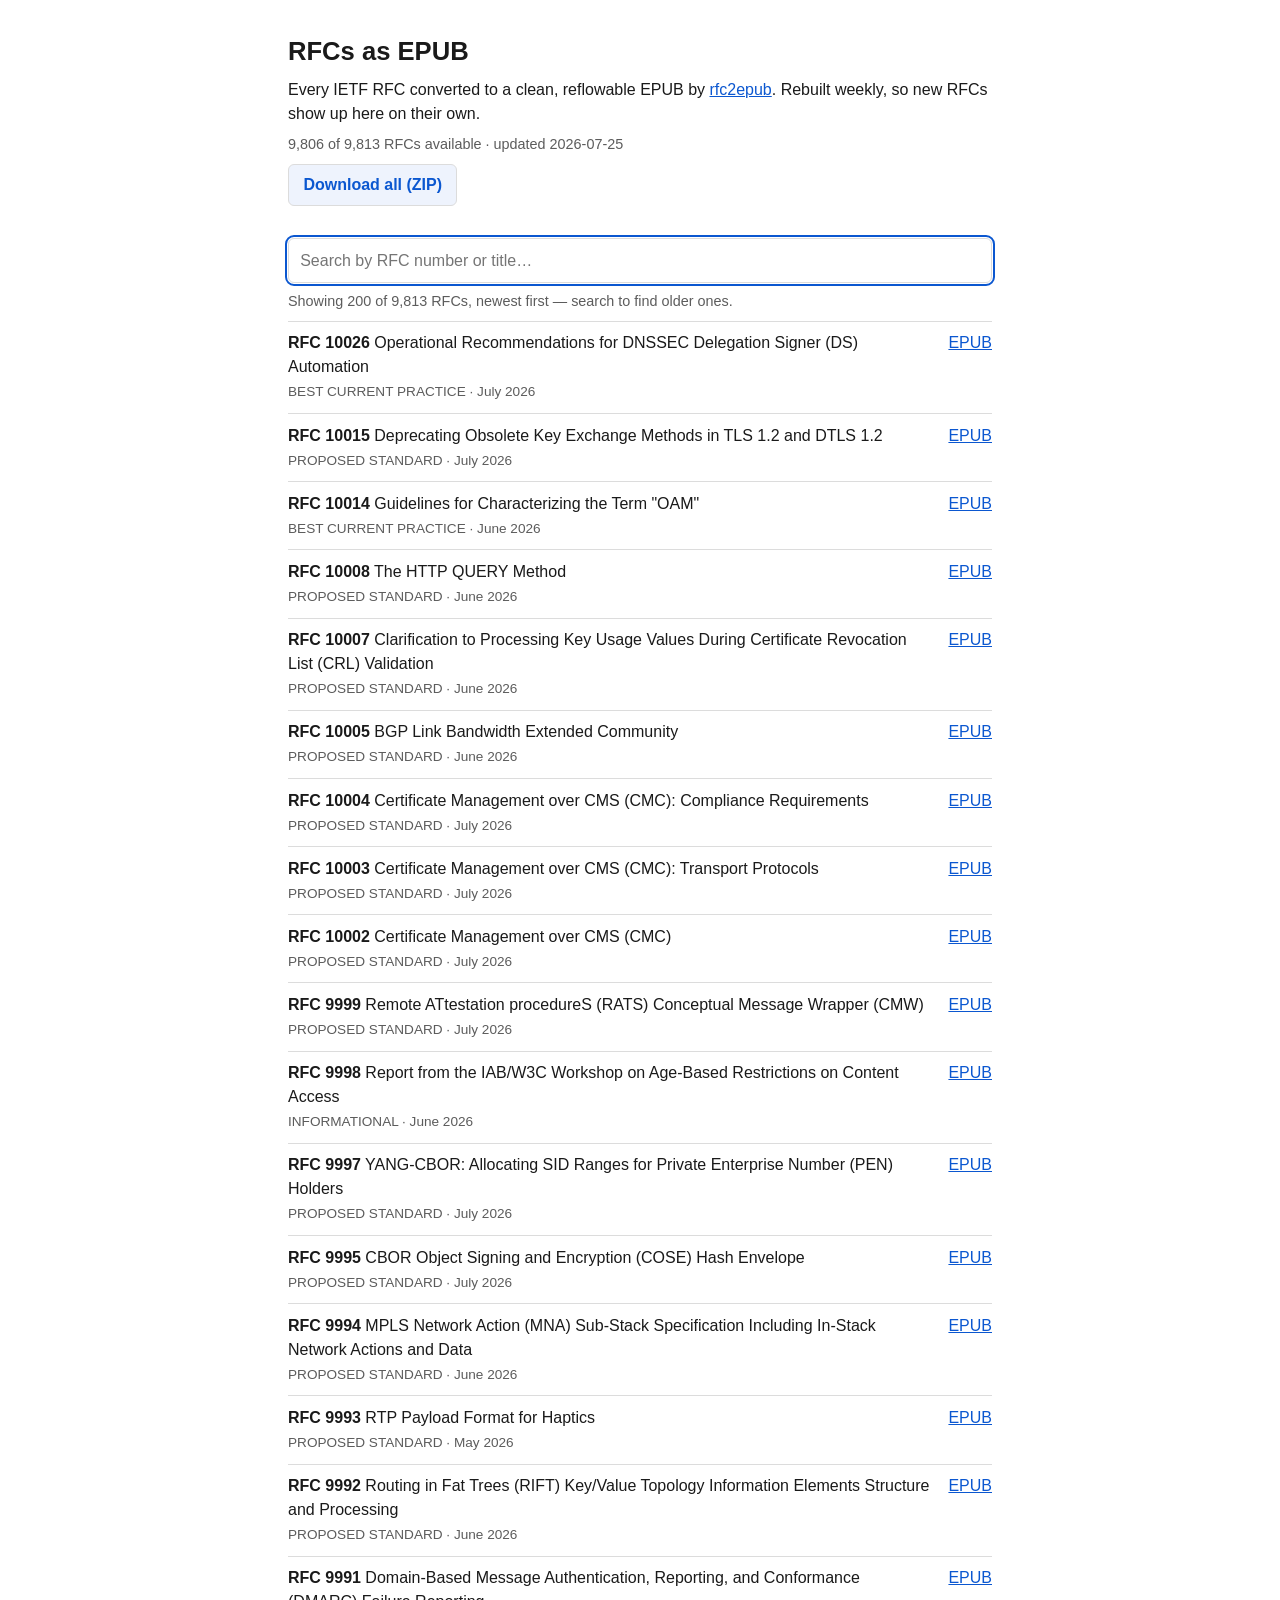
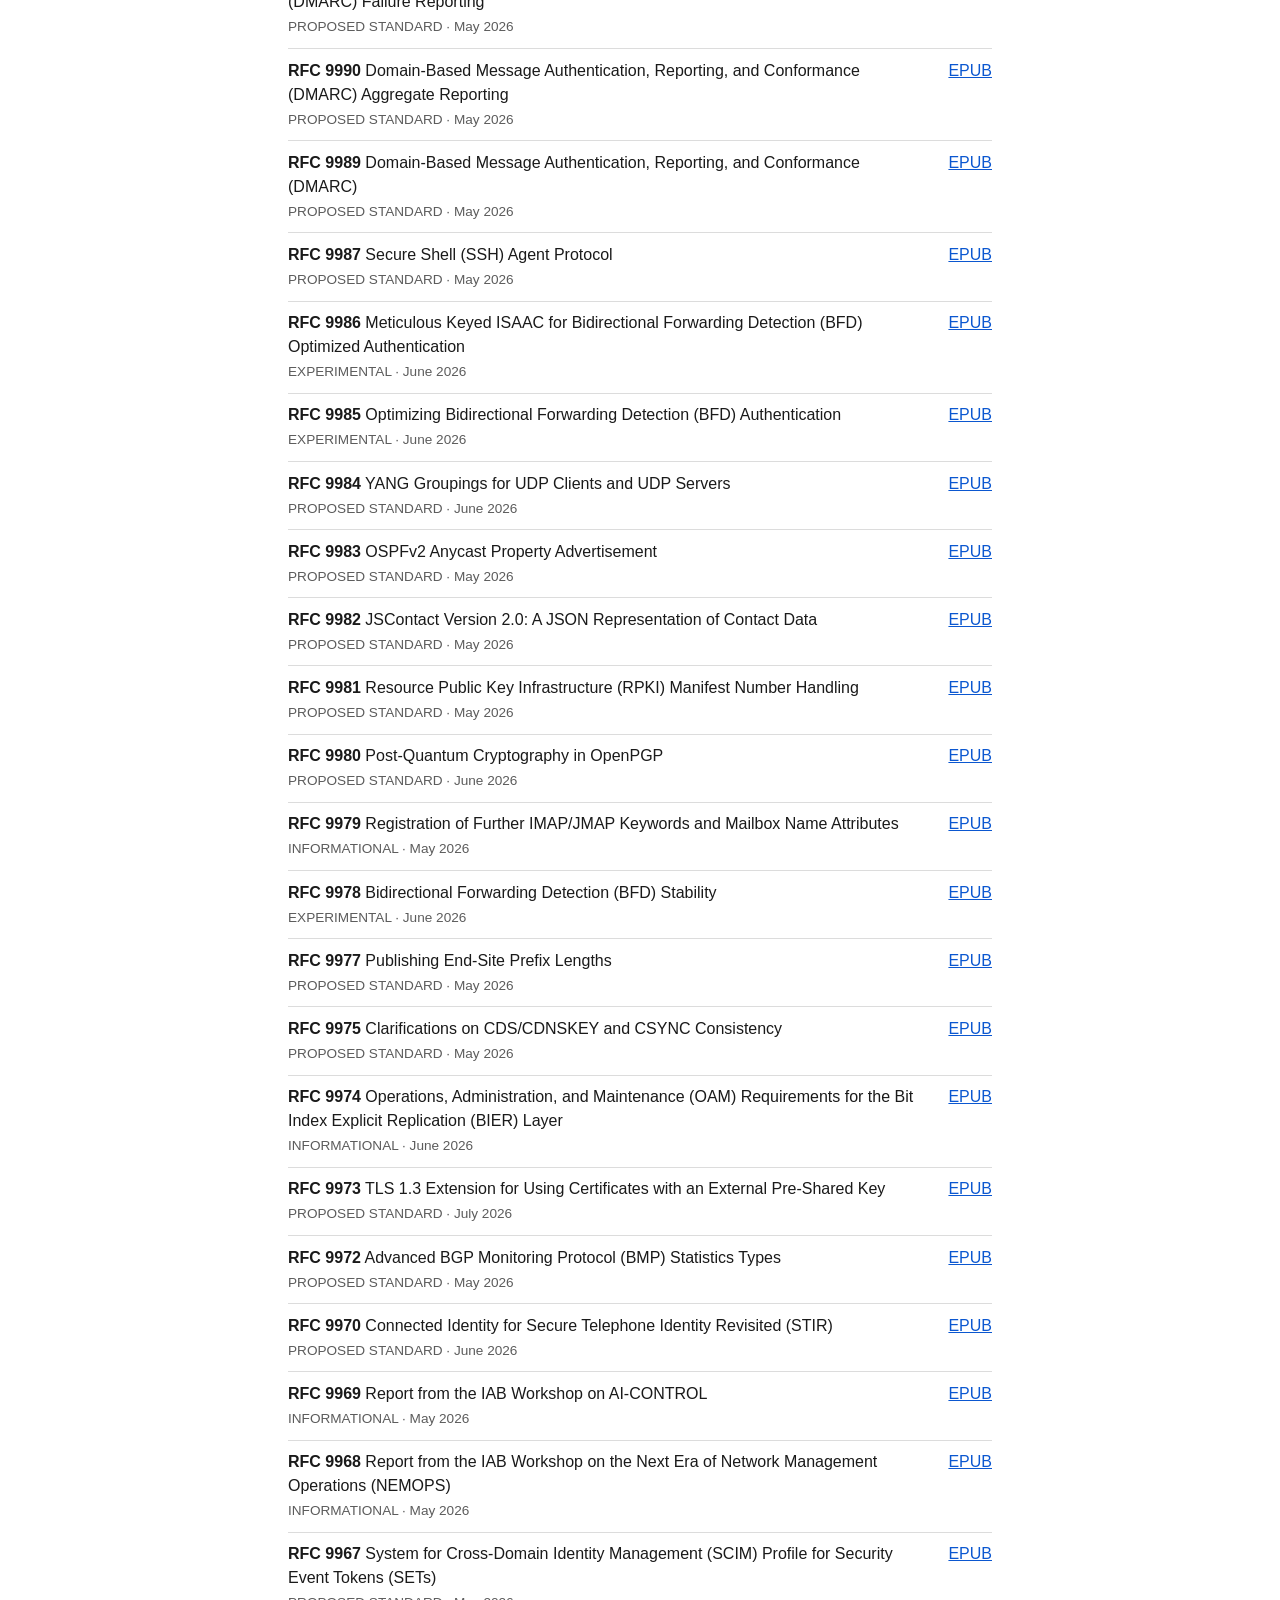
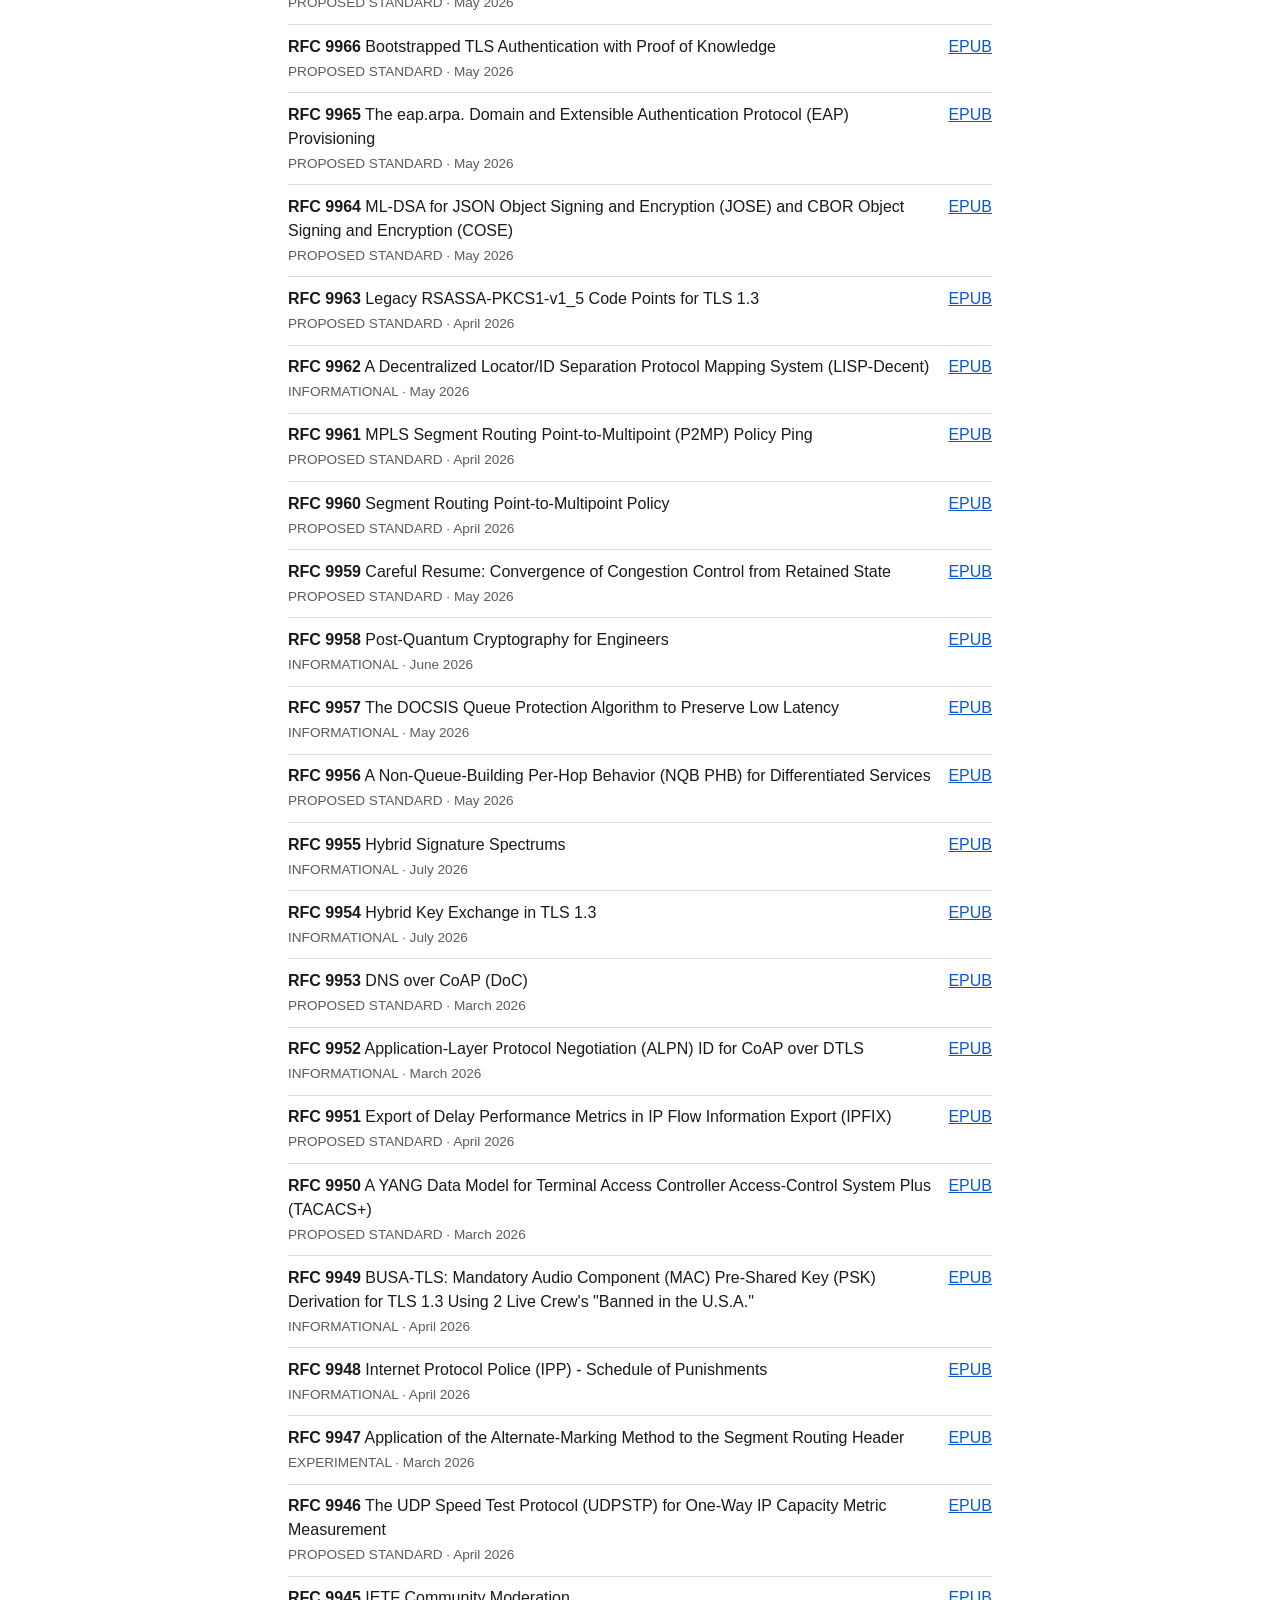
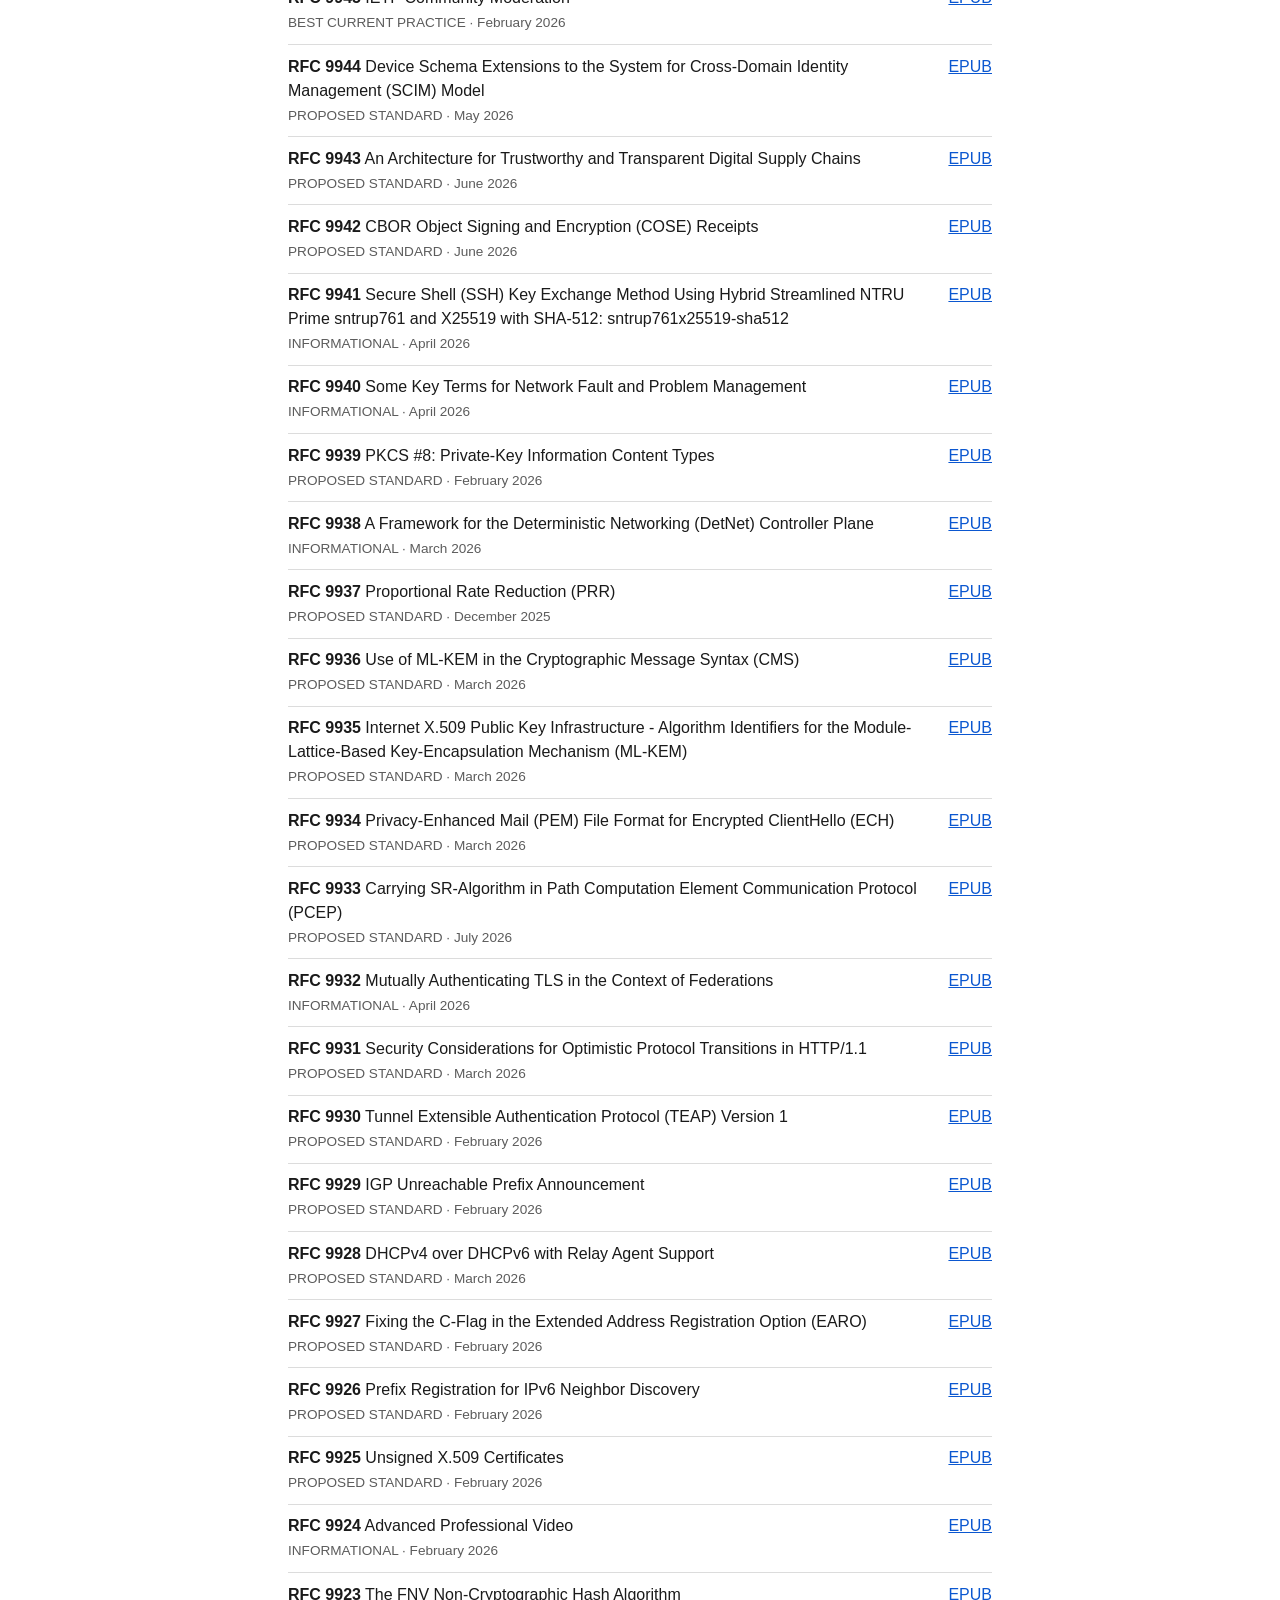
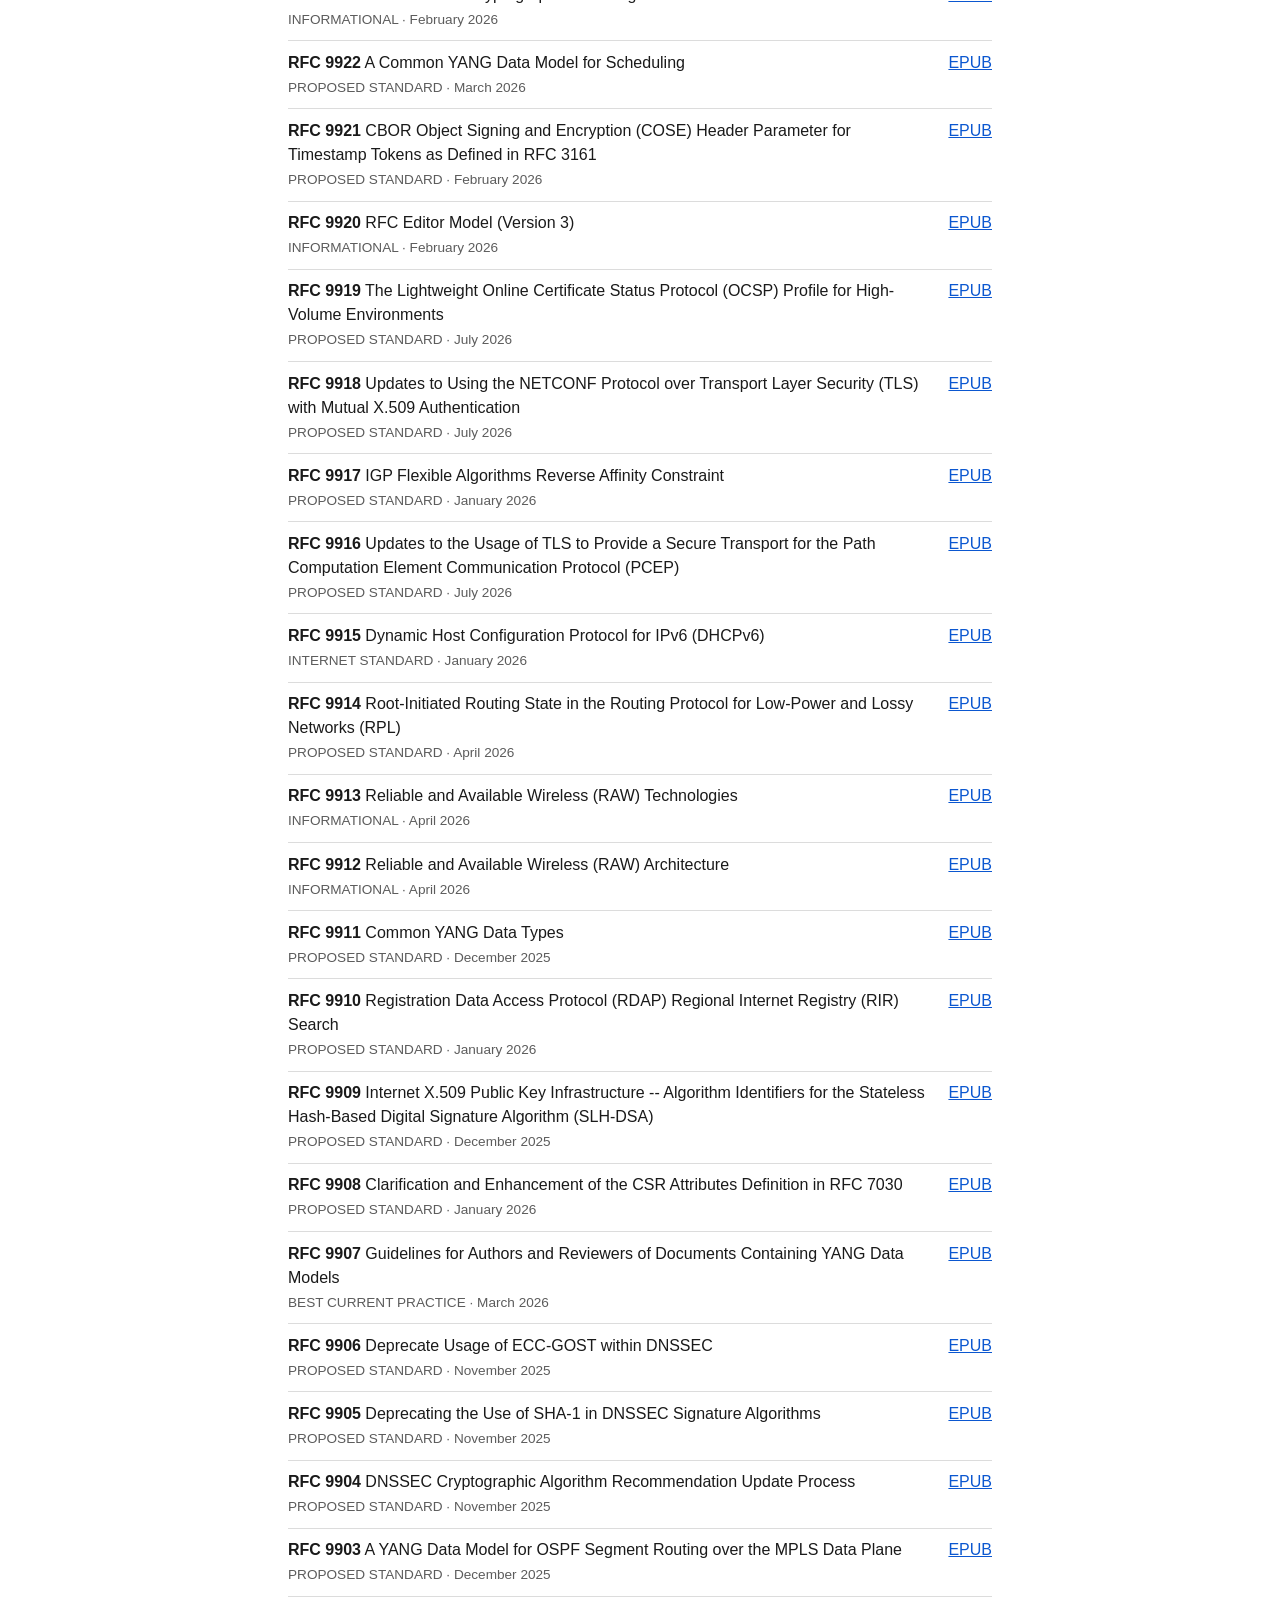
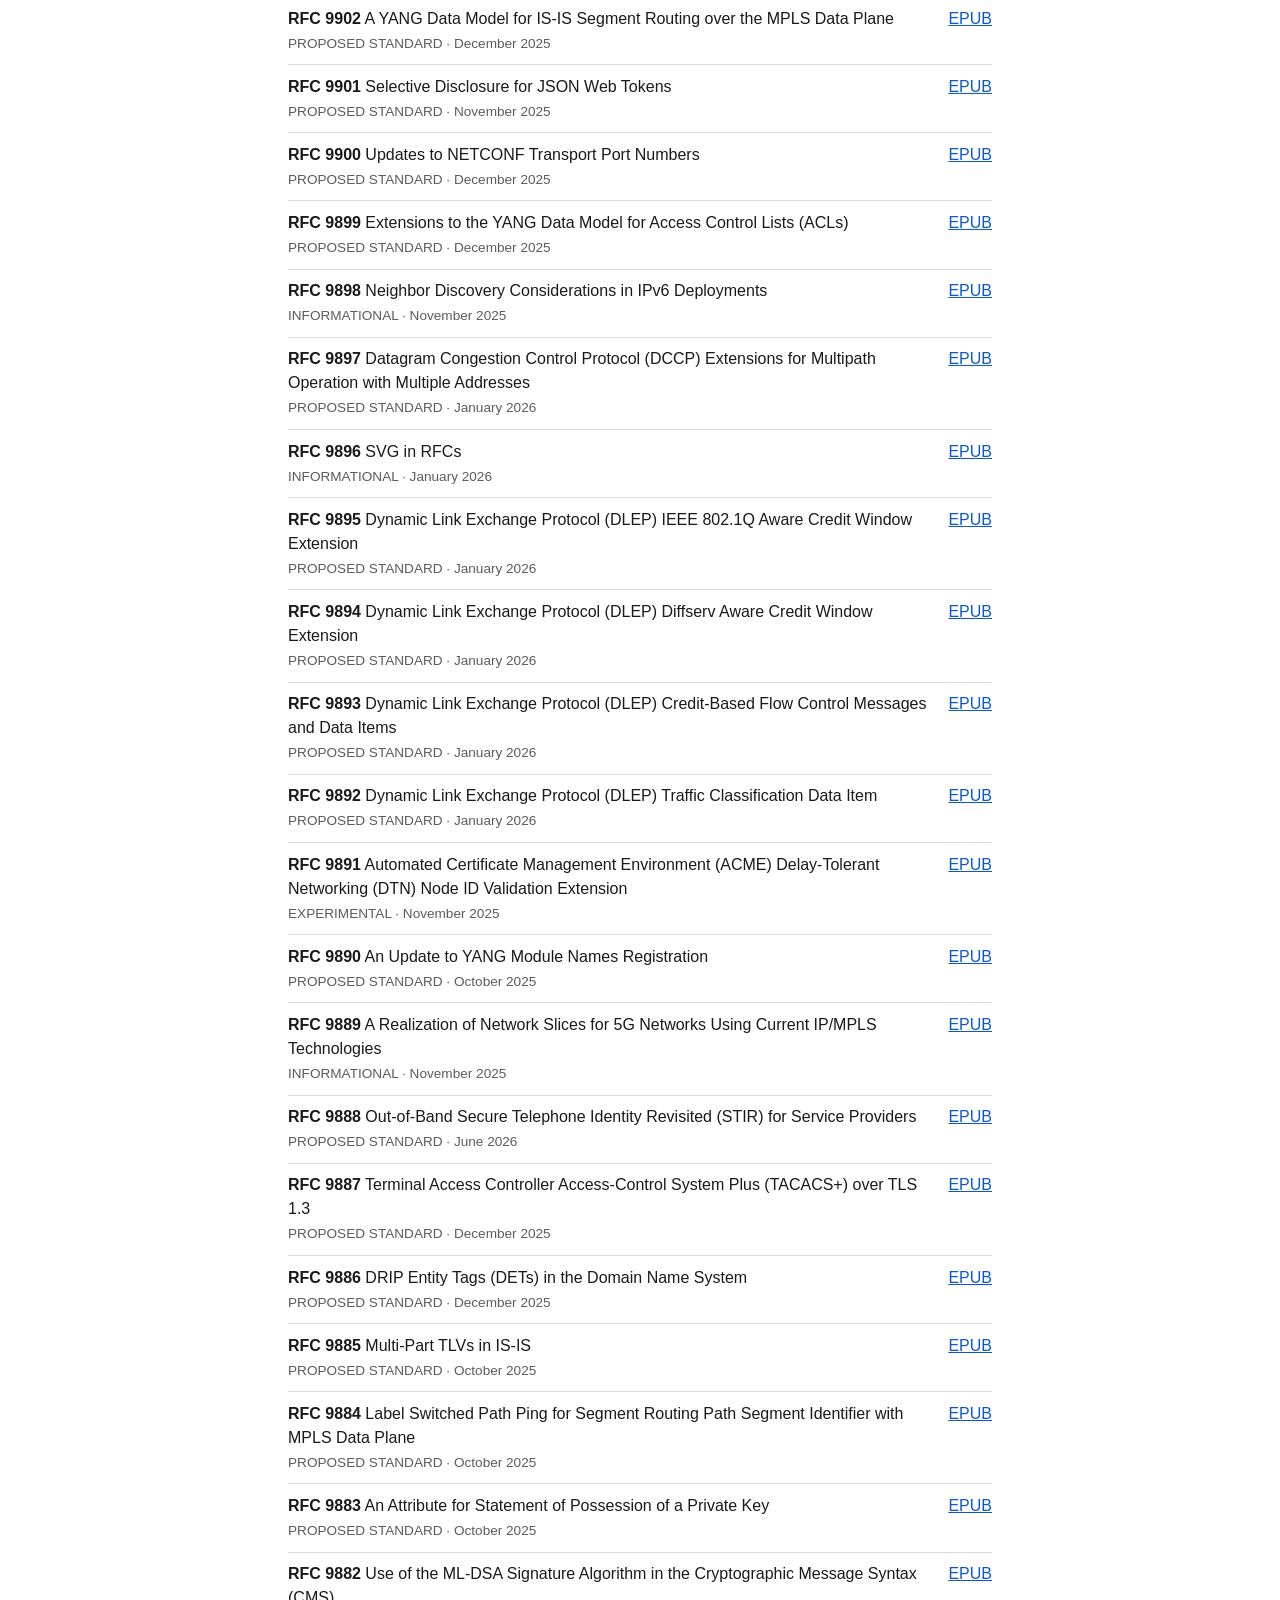
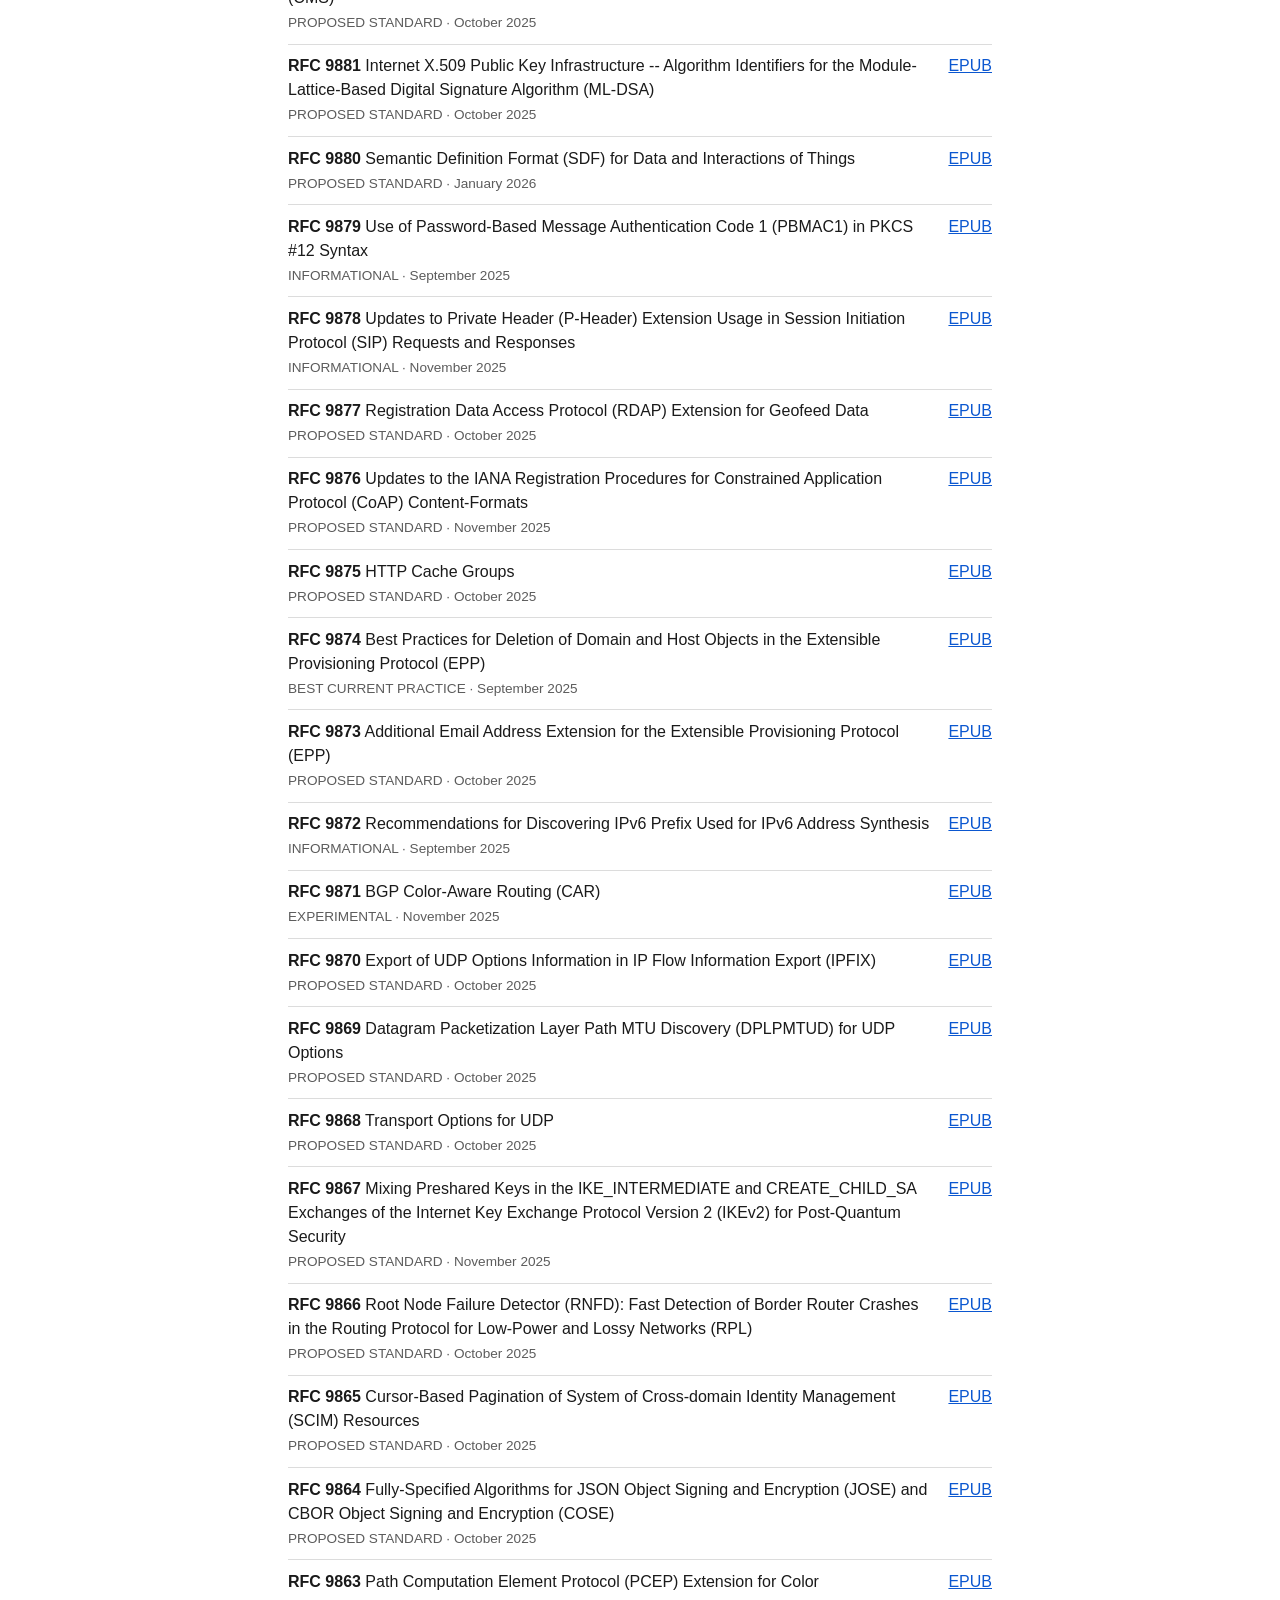
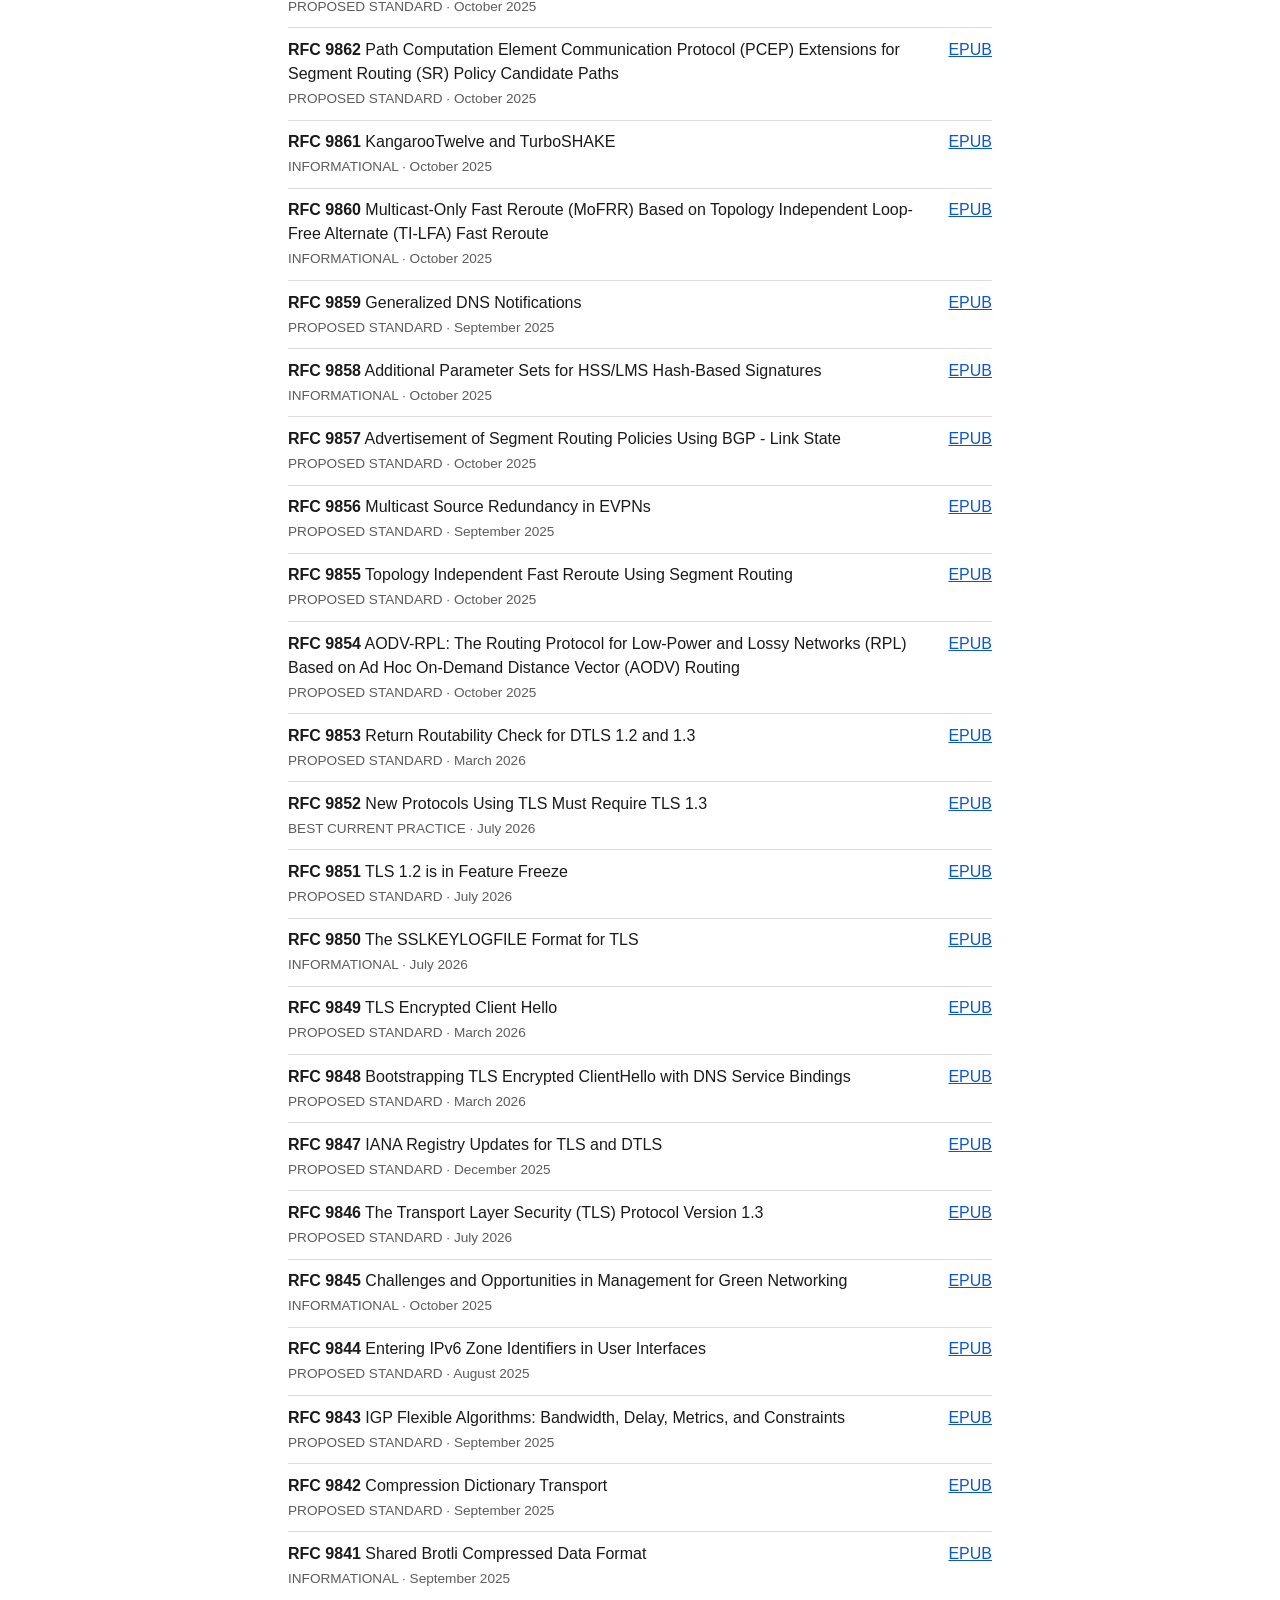
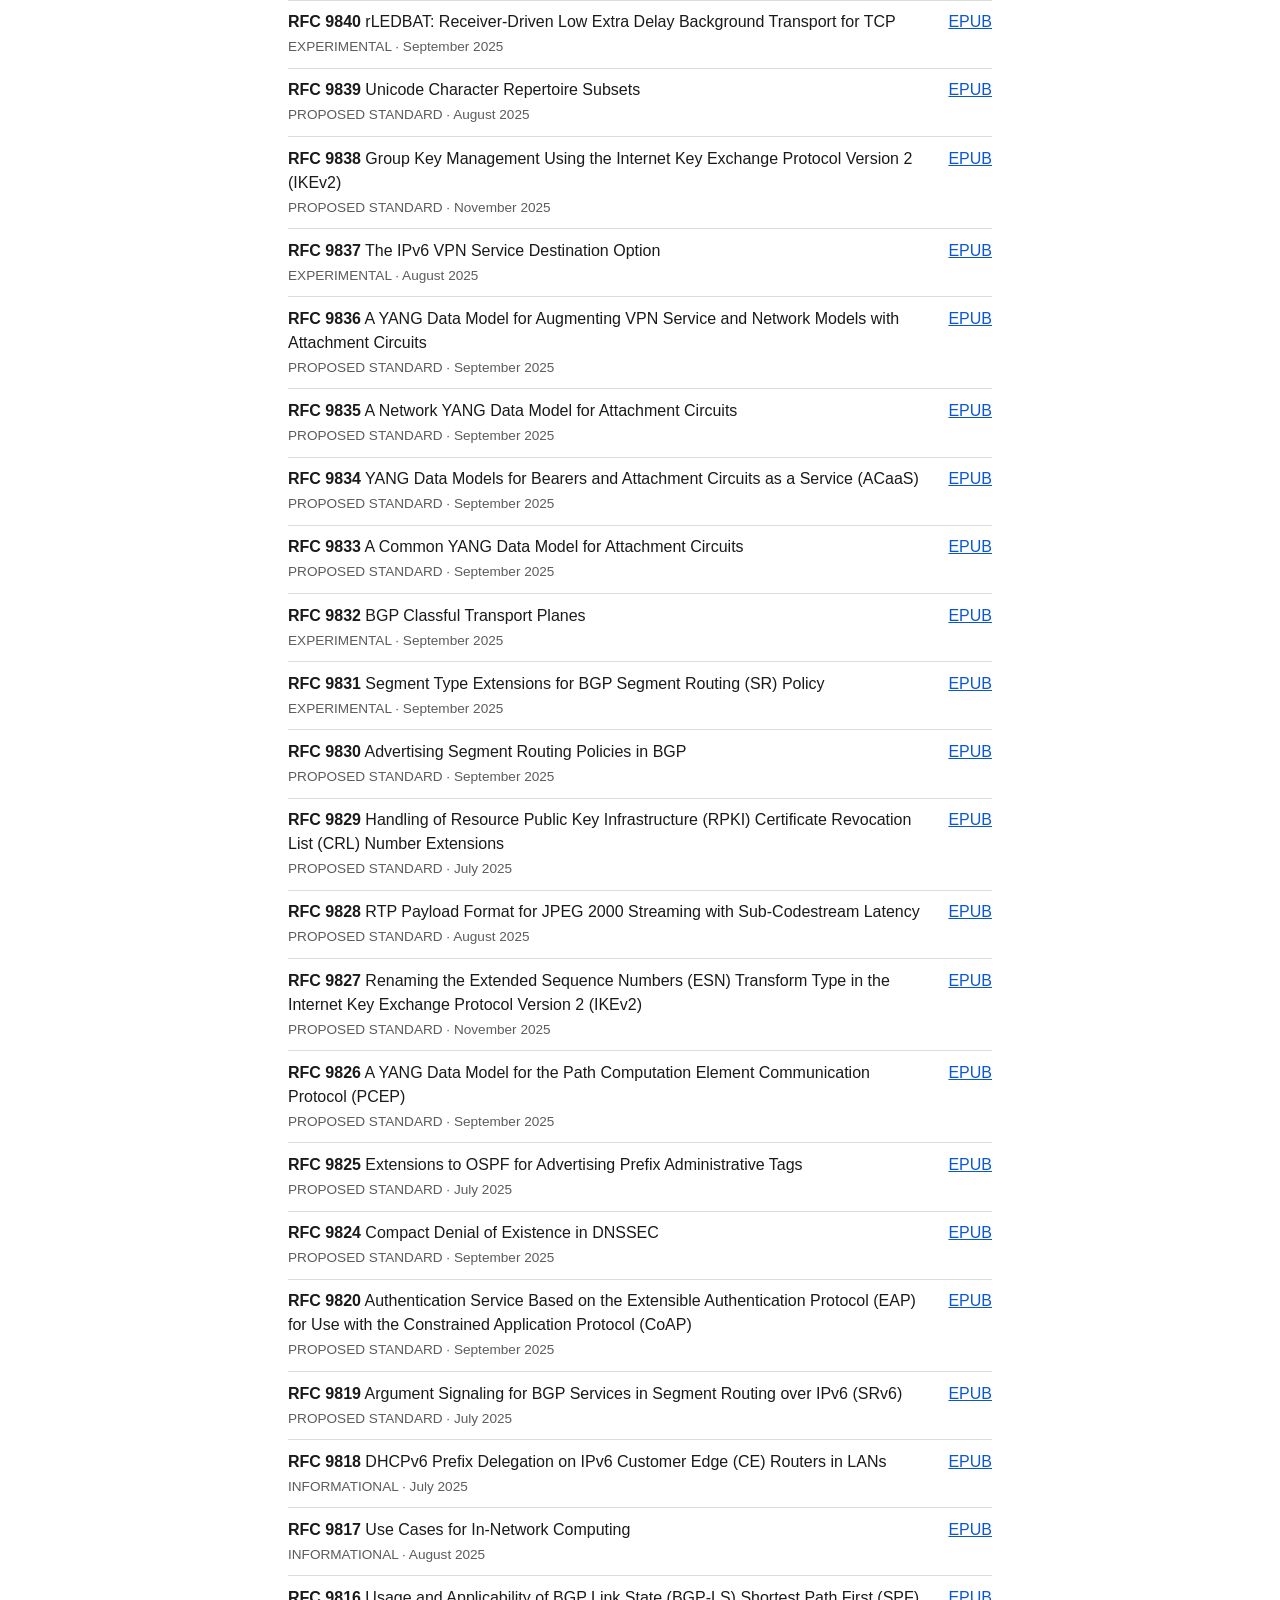
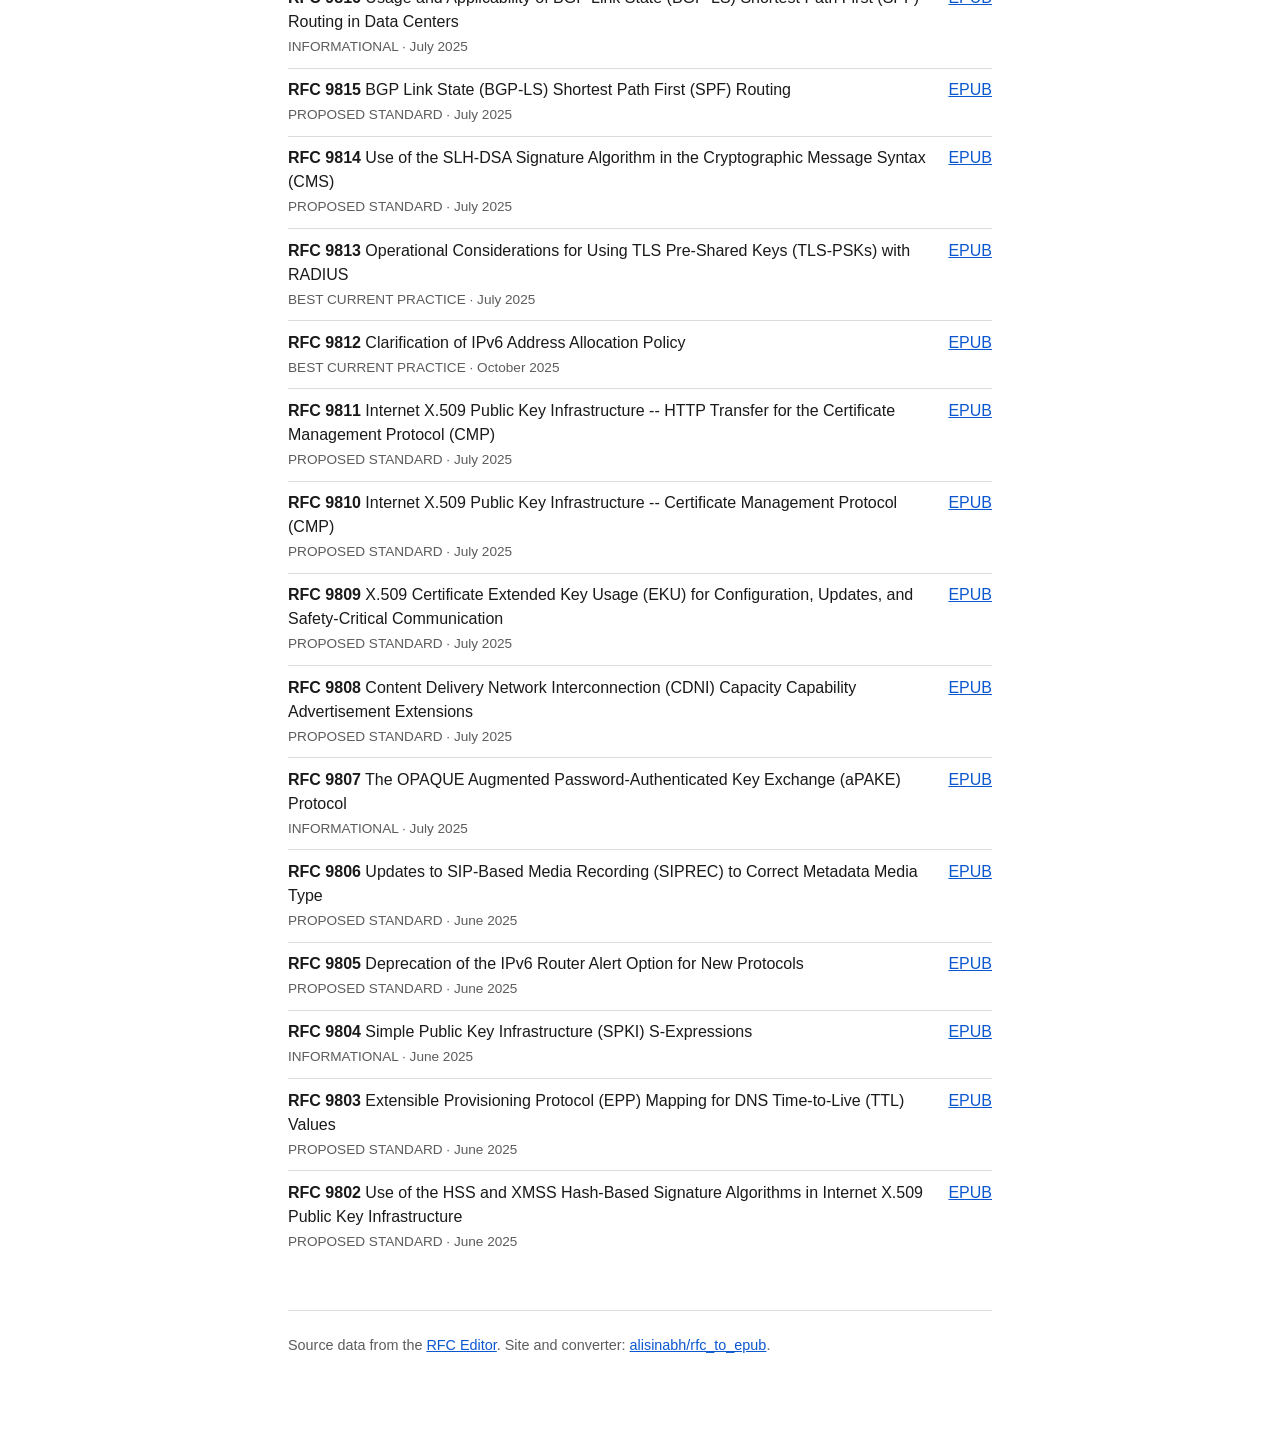
==== index.html @ f9d0ba83 "Publish RFC EPUB search page (9,806 of 9,813 RFCs)" ====
<!doctype html>
<html lang="en">
<head>
<meta charset="utf-8">
<meta name="viewport" content="width=device-width, initial-scale=1">
<title>RFCs as EPUB</title>
<meta name="description" content="Every IETF RFC as a clean, reflowable EPUB. Rebuilt weekly.">
<link rel="stylesheet" href="style.css">
</head>
<body>

<header>
  <h1>RFCs as EPUB</h1>
  <p>
    Every IETF RFC converted to a clean, reflowable EPUB by
    <a href="https://github.com/alisinabh/rfc_to_epub">rfc2epub</a>.
    Rebuilt weekly, so new RFCs show up here on their own.
  </p>
  <p id="stats" class="muted">Loading&hellip;</p>
  <p><a id="zip" class="button" href="#" hidden>Download all (ZIP)</a></p>
</header>

<main>
  <label for="q" class="visually-hidden">Search RFCs</label>
  <input id="q" type="search" placeholder="Search by RFC number or title…"
         autocomplete="off" autocapitalize="off" spellcheck="false" autofocus>
  <p id="count" class="muted" aria-live="polite"></p>
  <ul id="results"></ul>
</main>

<footer>
  <p class="muted">
    Source data from the <a href="https://www.rfc-editor.org/">RFC Editor</a>.
    Site and converter: <a href="https://github.com/alisinabh/rfc_to_epub">alisinabh/rfc_to_epub</a>.
  </p>
</footer>

<script src="app.js"></script>
</body>
</html>
---- style.css ----
:root {
  --fg: #1a1a1a;
  --bg: #ffffff;
  --muted: #5c5c5c;
  --line: #dcdcdc;
  --link: #0b57d0;
  --accent-bg: #eef3fd;
}

@media (prefers-color-scheme: dark) {
  :root {
    --fg: #e6e6e6;
    --bg: #16181c;
    --muted: #9aa0a6;
    --line: #33363b;
    --link: #8ab4f8;
    --accent-bg: #1e2430;
  }
}

* { box-sizing: border-box; }

body {
  font: 16px/1.5 -apple-system, BlinkMacSystemFont, "Segoe UI", Roboto, Helvetica, Arial, sans-serif;
  color: var(--fg);
  background: var(--bg);
  margin: 0 auto;
  padding: 2rem 1rem 4rem;
  max-width: 46rem;
}

h1 { font-size: 1.6rem; margin: 0 0 .5rem; }
p { margin: .5rem 0; }
a { color: var(--link); }

.muted { color: var(--muted); font-size: .9rem; }
.visually-hidden {
  position: absolute; width: 1px; height: 1px;
  overflow: hidden; clip: rect(0 0 0 0); white-space: nowrap;
}

.button {
  display: inline-block;
  padding: .5rem .9rem;
  border: 1px solid var(--line);
  border-radius: 6px;
  background: var(--accent-bg);
  text-decoration: none;
  font-weight: 600;
}
.button:hover { border-color: var(--link); }

#q {
  width: 100%;
  padding: .6rem .7rem;
  margin-top: 1.5rem;
  font: inherit;
  color: var(--fg);
  background: var(--bg);
  border: 1px solid var(--line);
  border-radius: 6px;
}
#q:focus { outline: 2px solid var(--link); outline-offset: 1px; }

ul { list-style: none; margin: 0; padding: 0; }

li {
  display: flex;
  gap: 1rem;
  align-items: baseline;
  justify-content: space-between;
  padding: .6rem 0;
  border-top: 1px solid var(--line);
}

li .num { font-variant-numeric: tabular-nums; font-weight: 600; white-space: nowrap; }
li .meta { color: var(--muted); font-size: .85rem; }
li .dl { white-space: nowrap; }
li .none { color: var(--muted); font-size: .85rem; white-space: nowrap; }

.badge {
  font-size: .7rem;
  font-weight: 700;
  text-transform: uppercase;
  letter-spacing: .04em;
  padding: .1rem .35rem;
  border-radius: 4px;
  background: var(--accent-bg);
  border: 1px solid var(--line);
  margin-left: .4rem;
}

footer { margin-top: 3rem; border-top: 1px solid var(--line); padding-top: 1rem; }
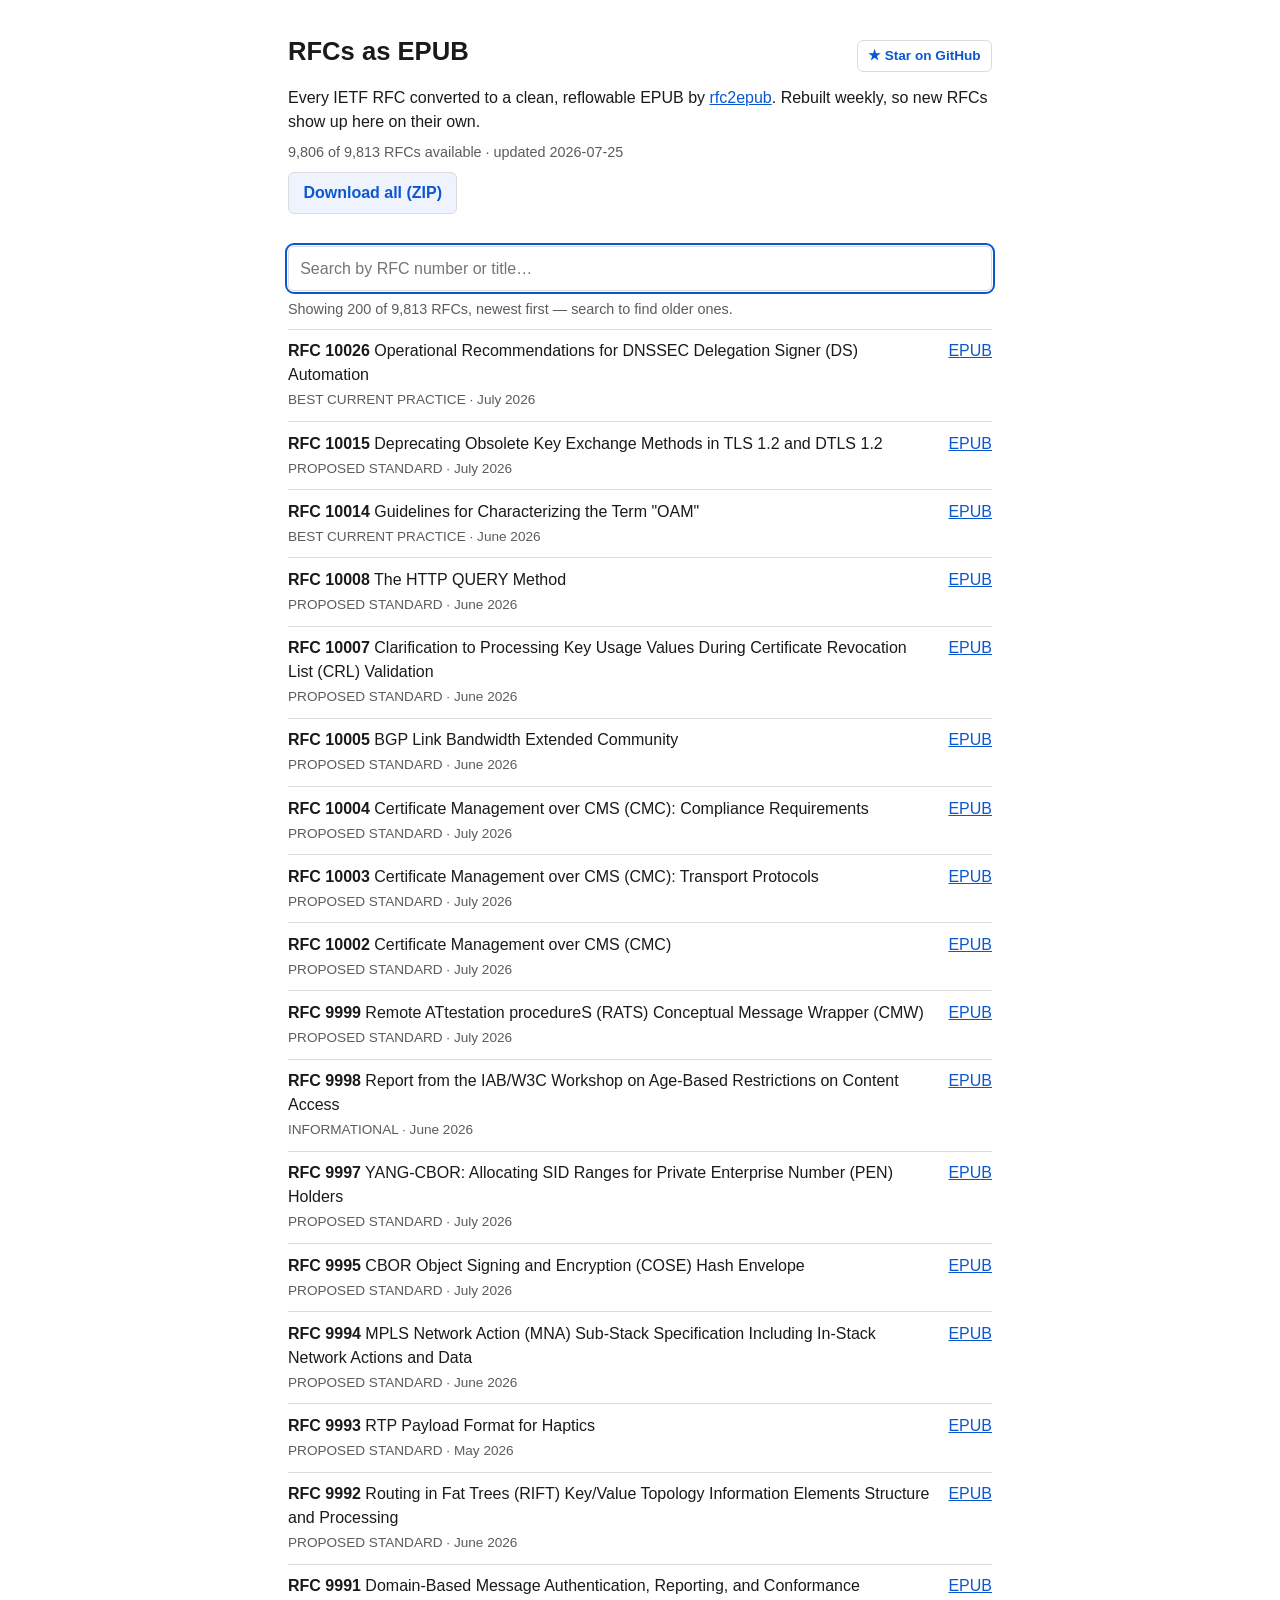
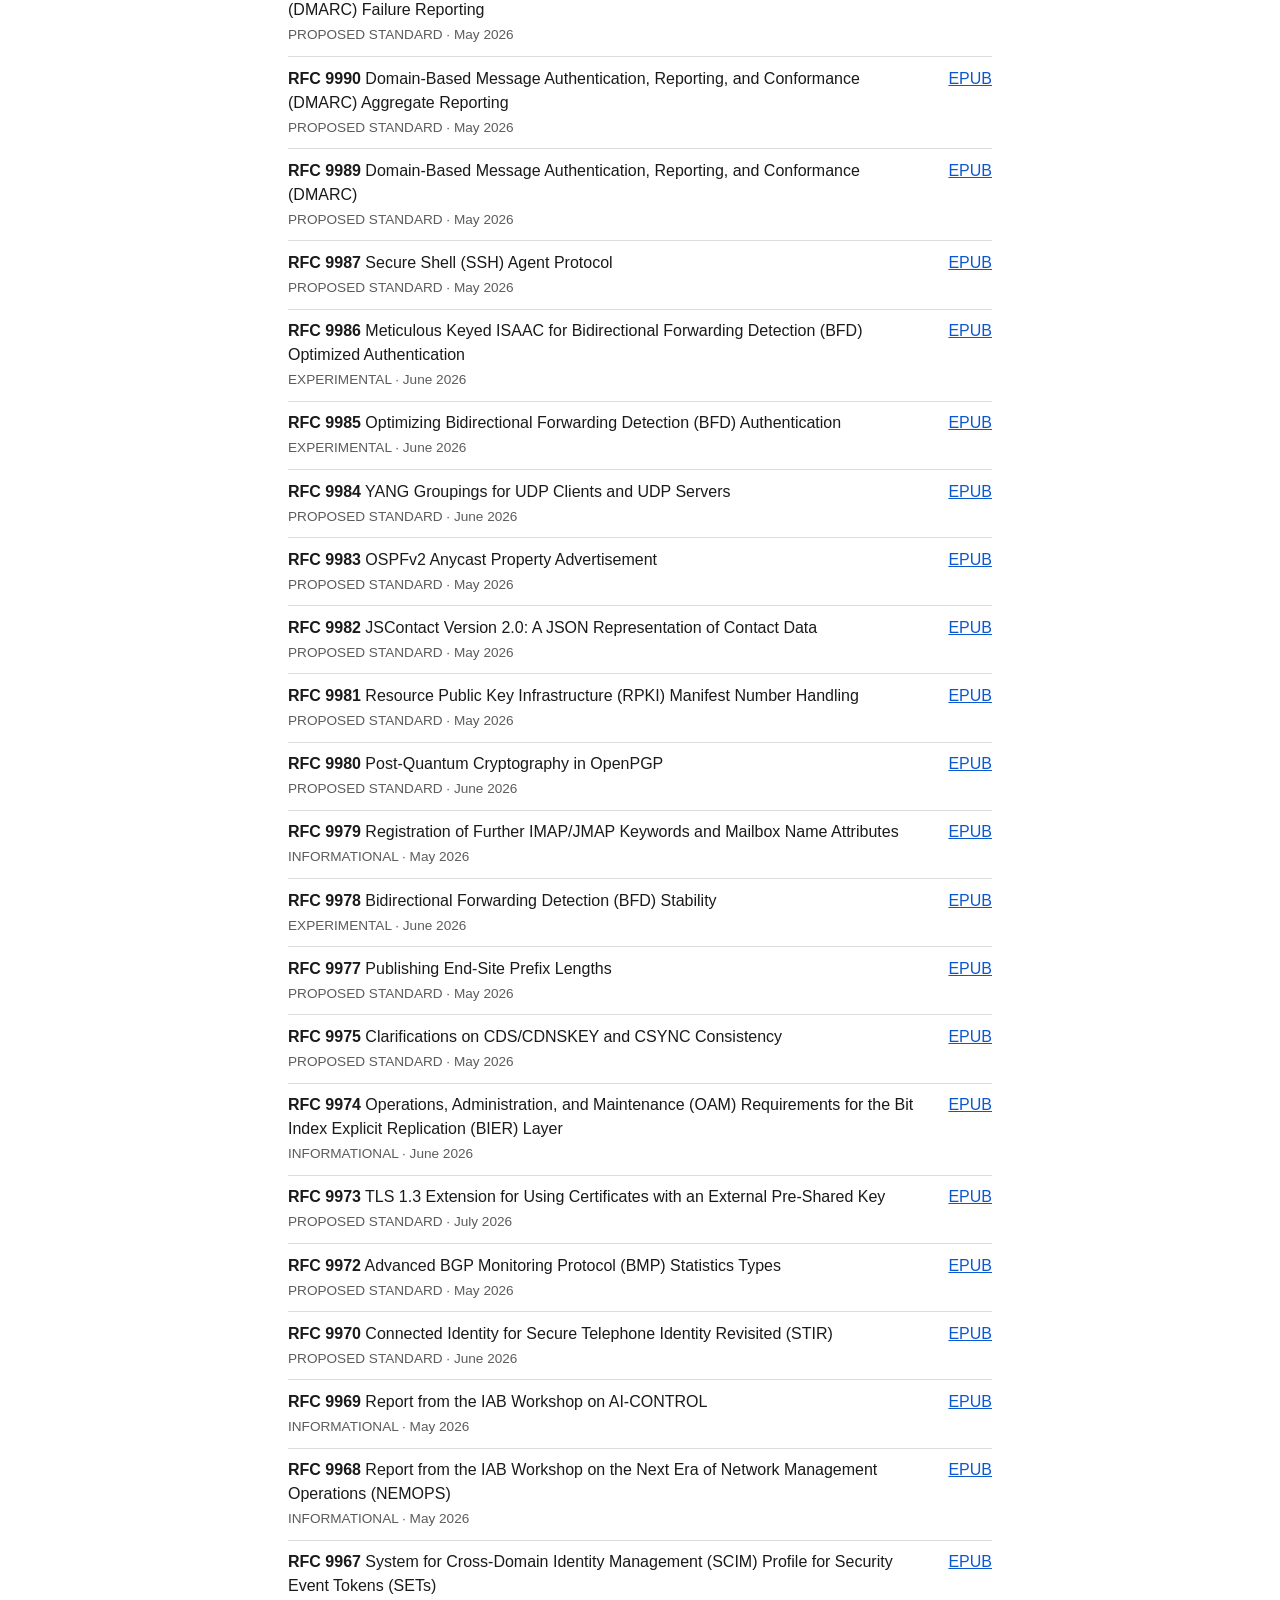
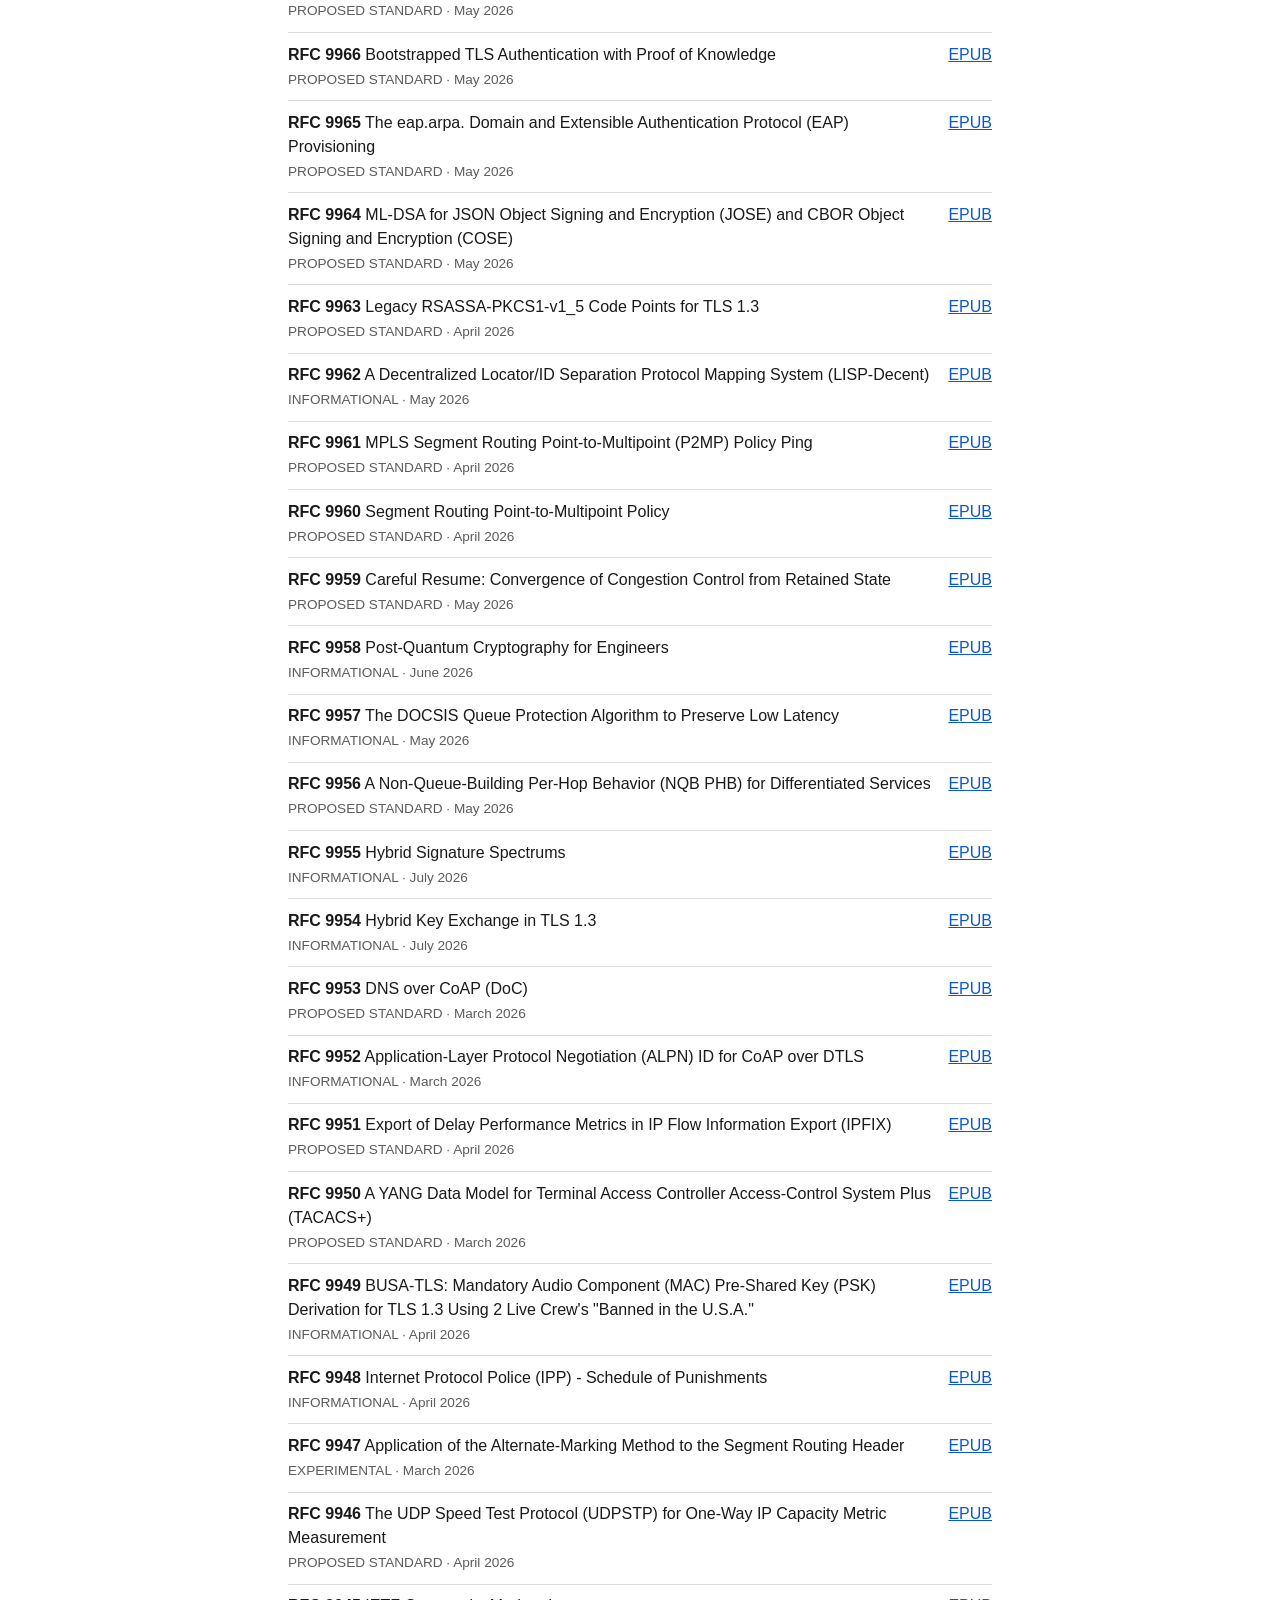
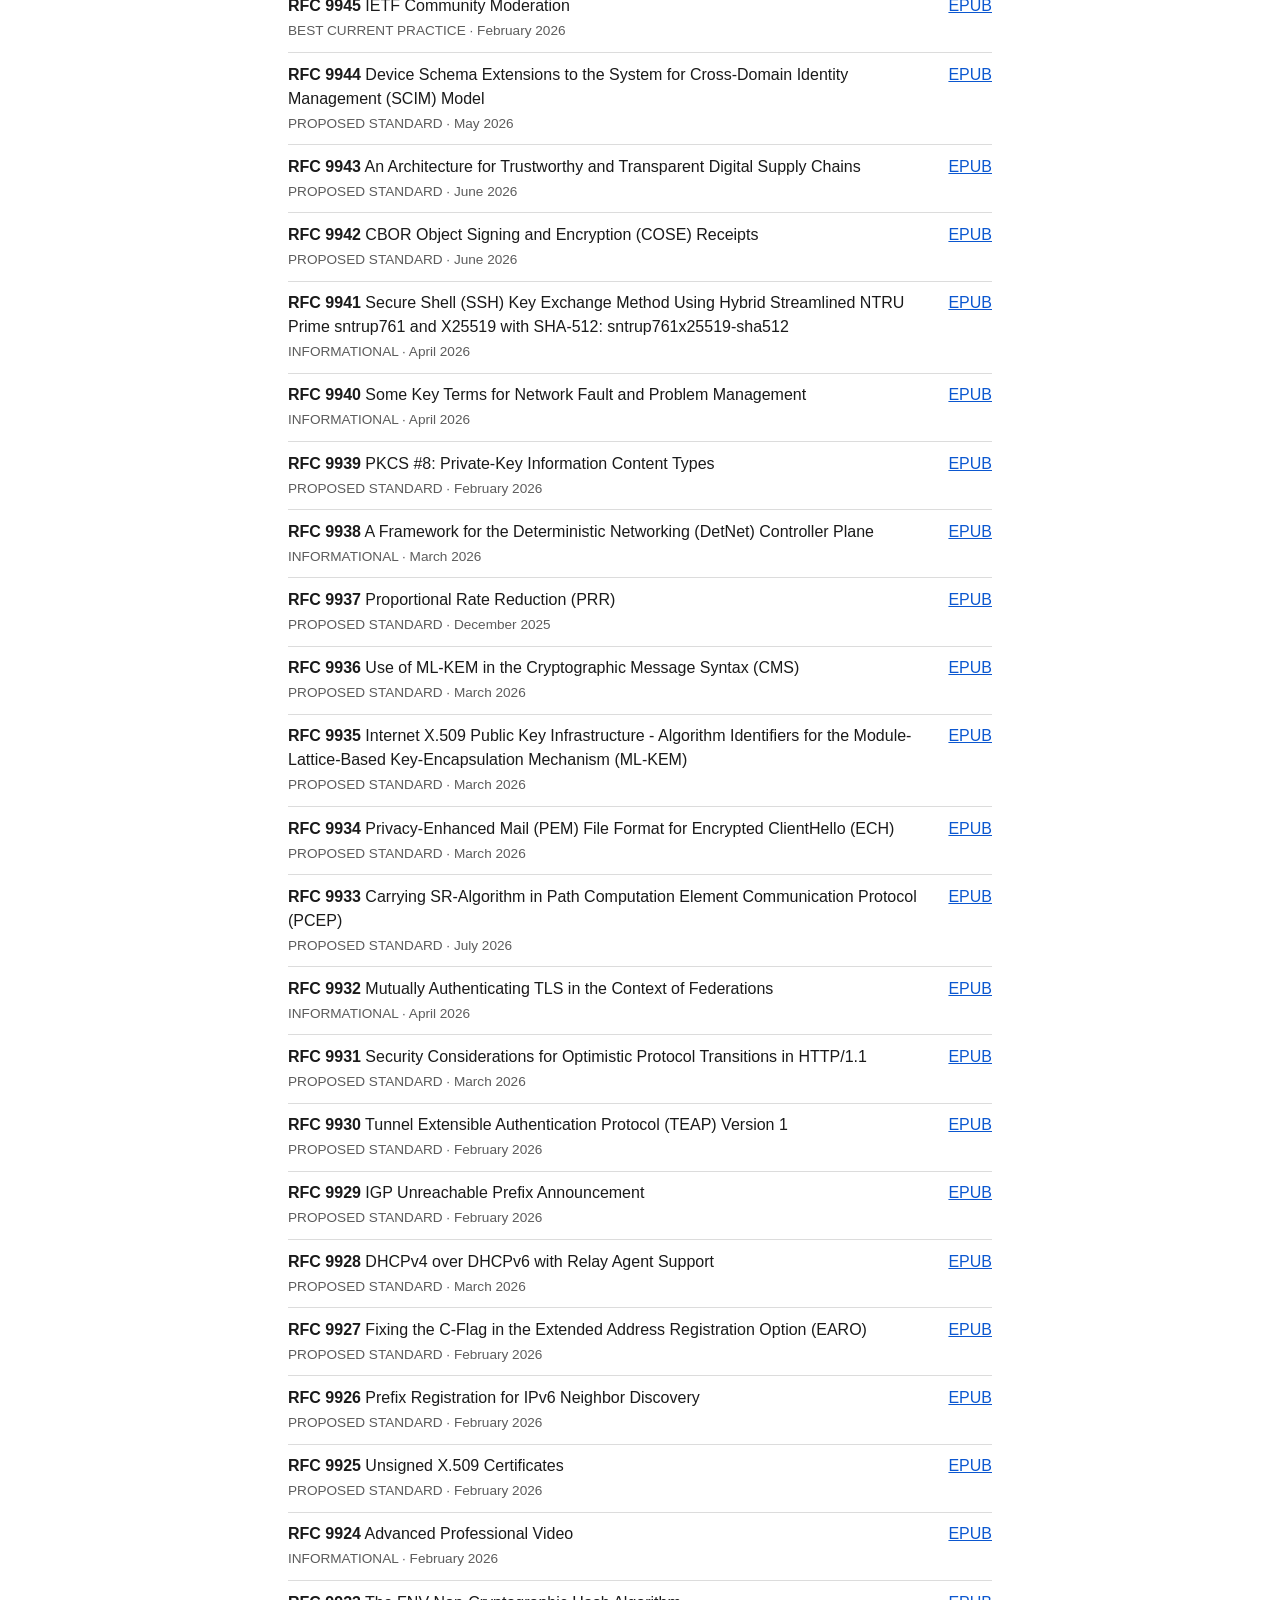
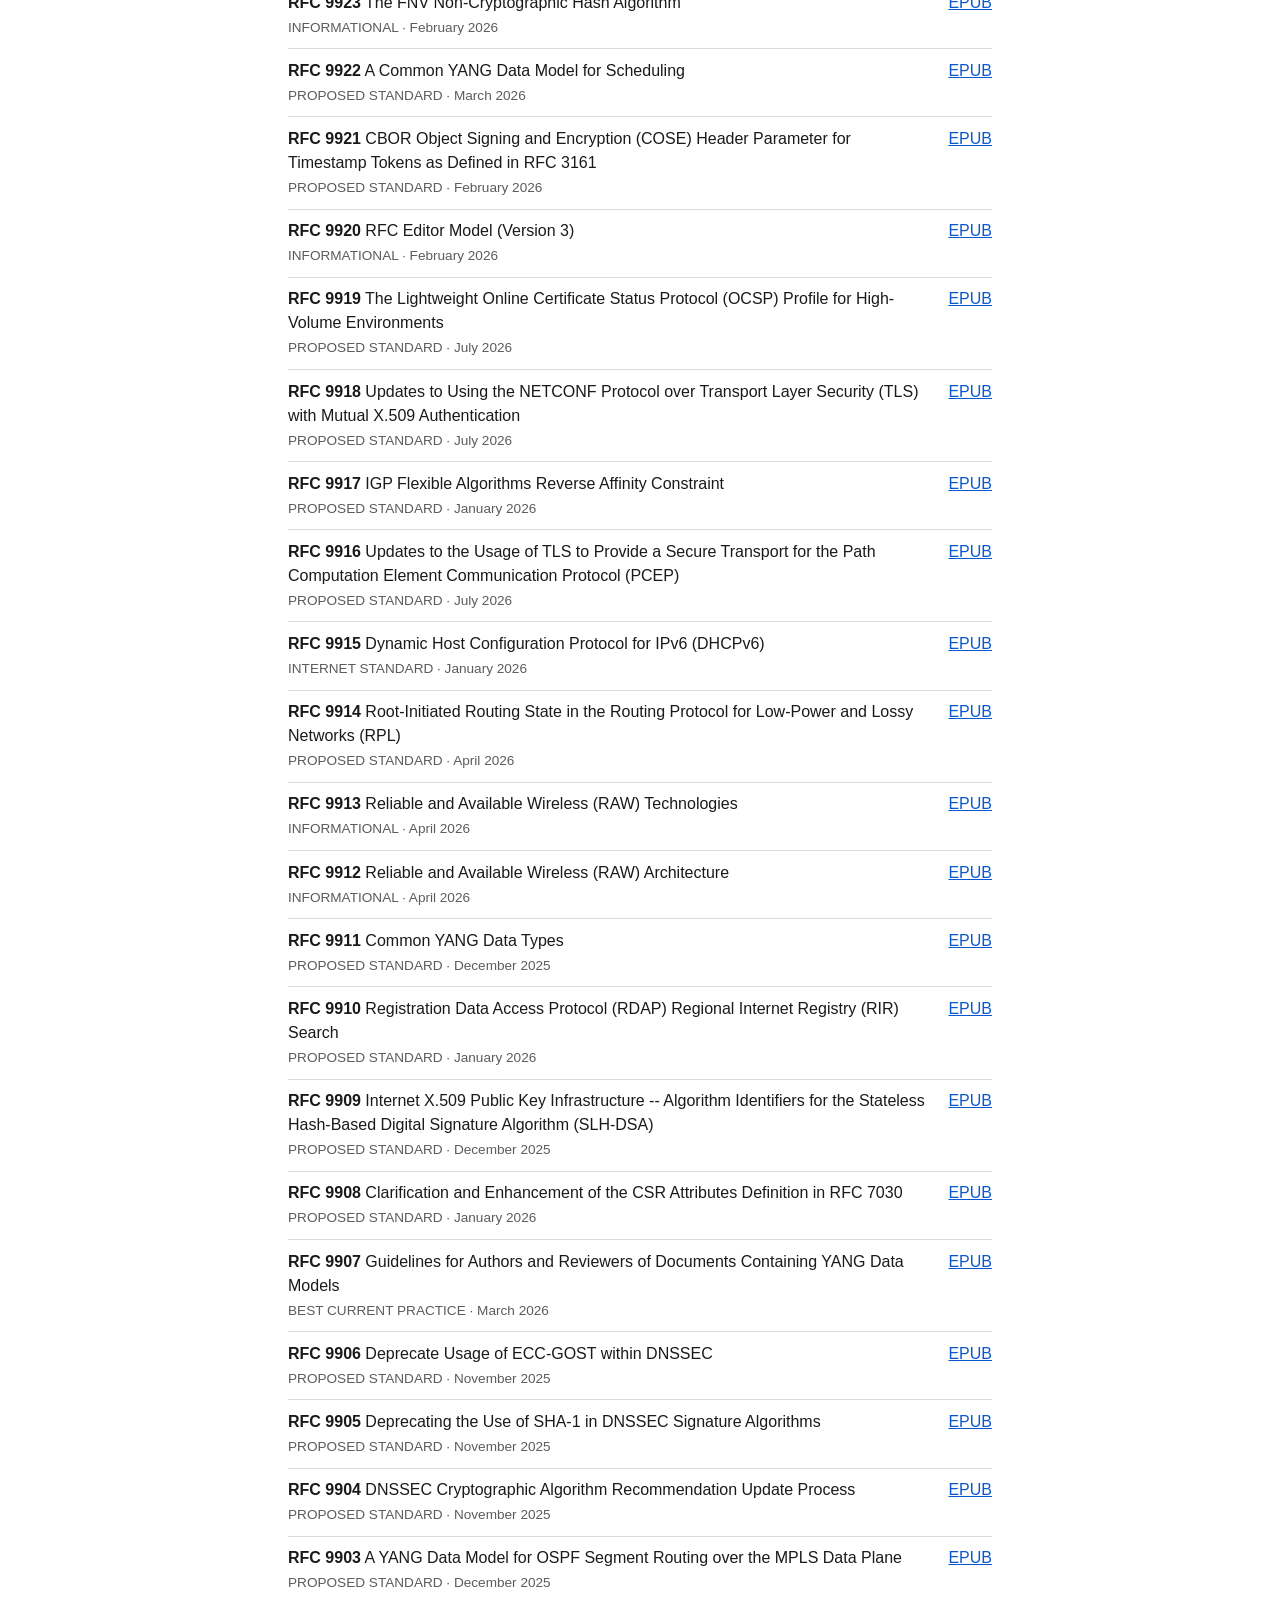
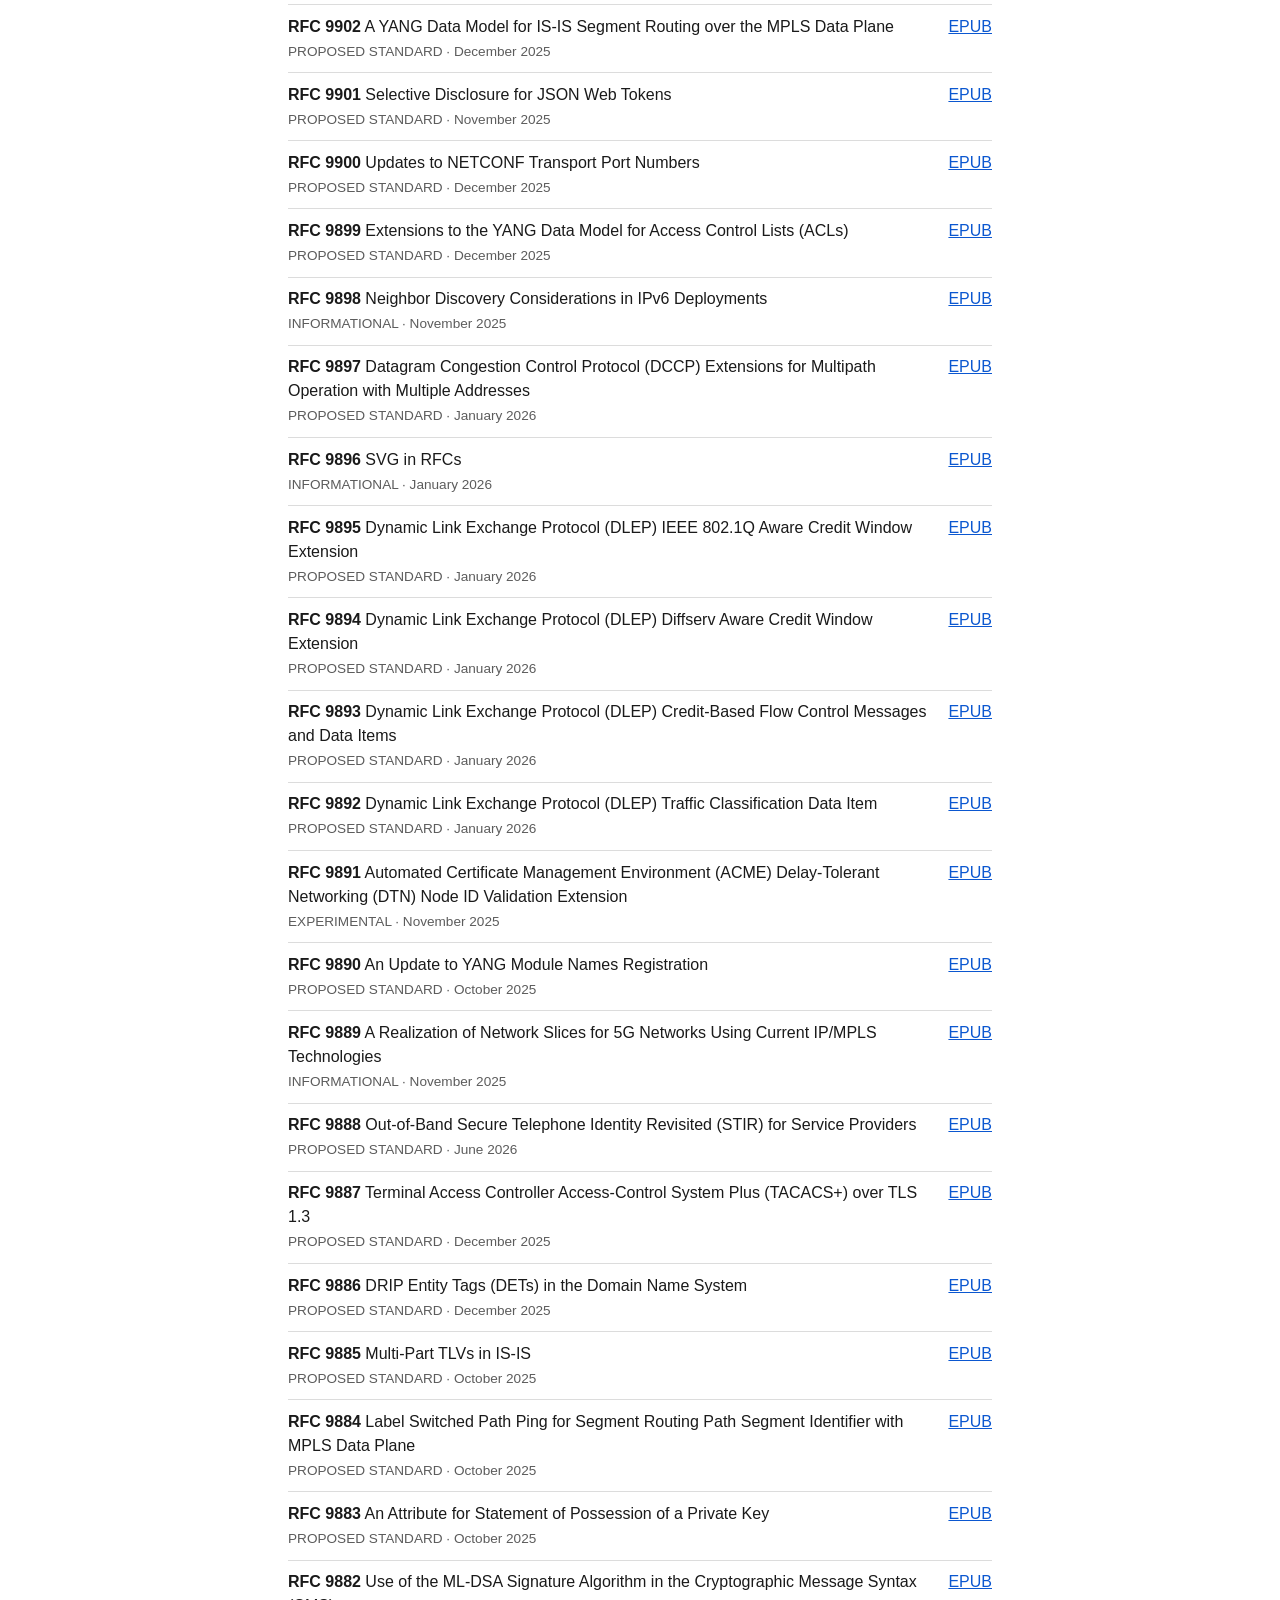
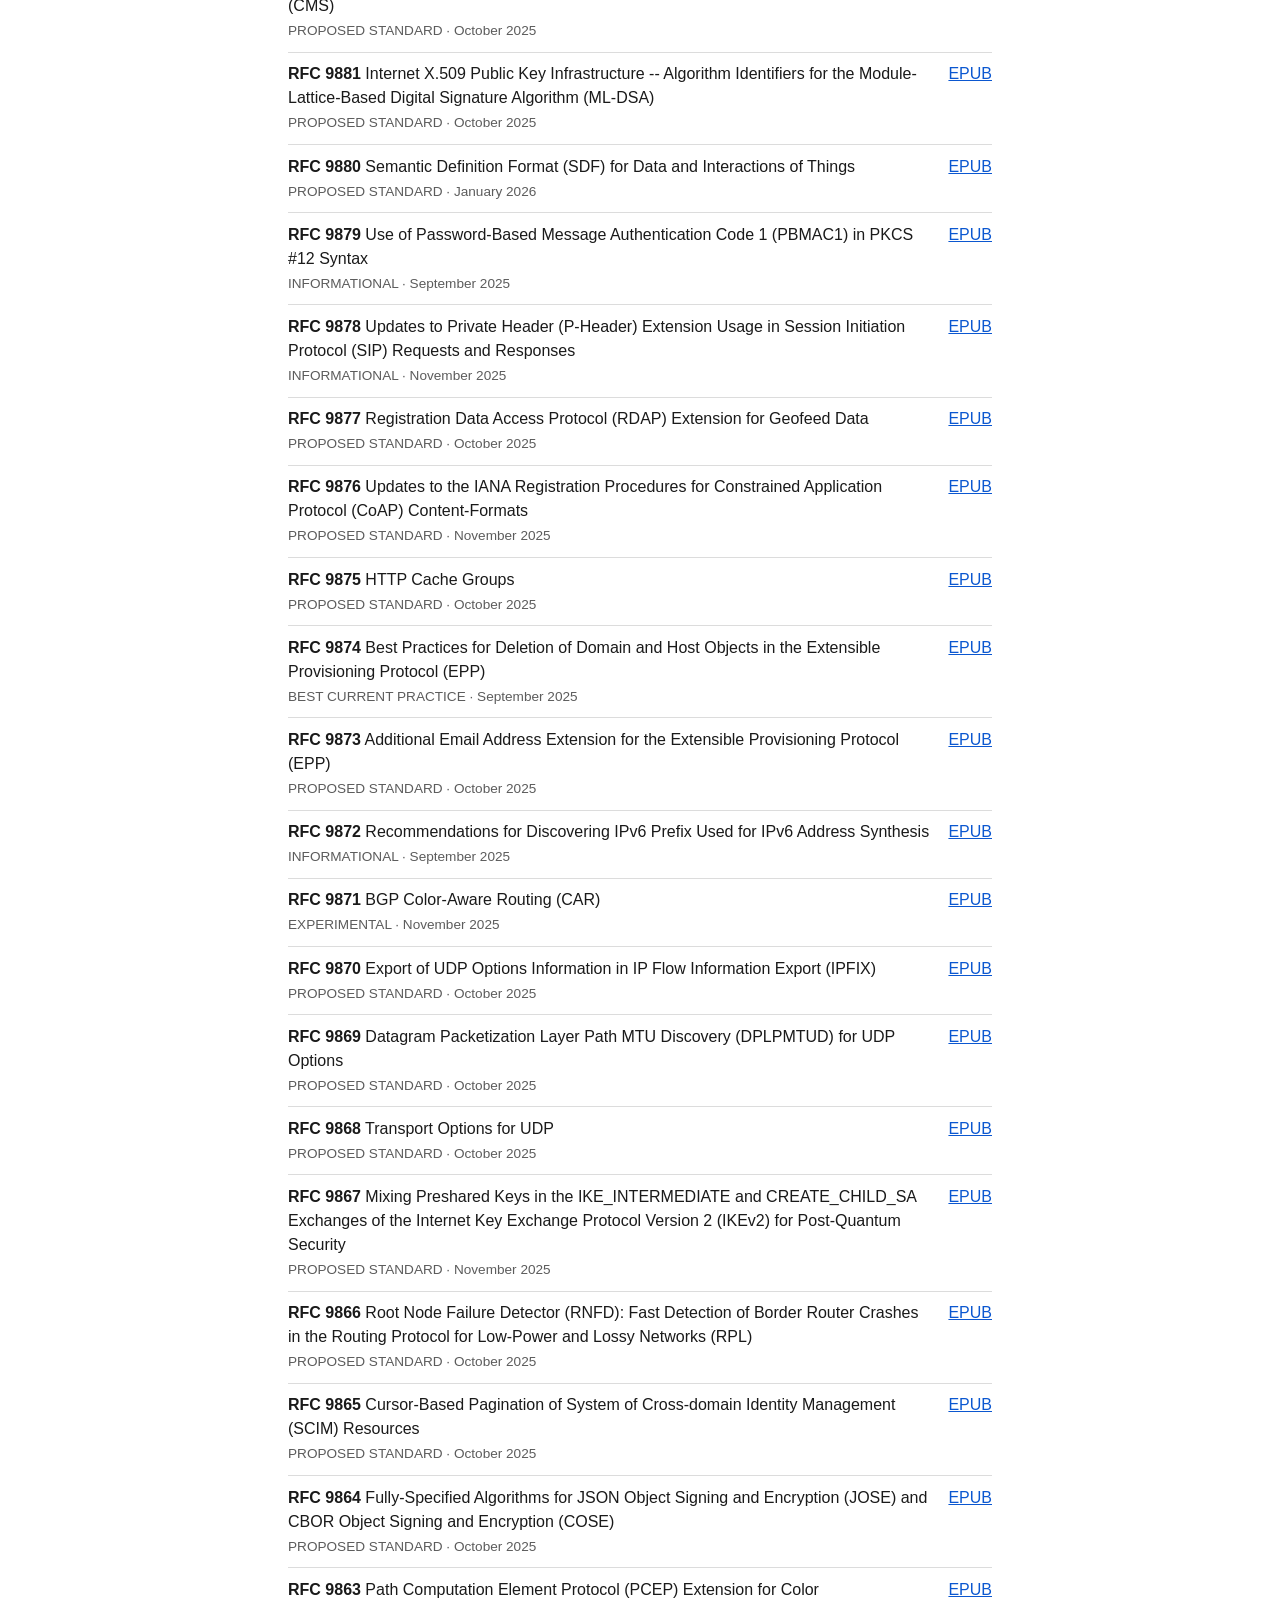
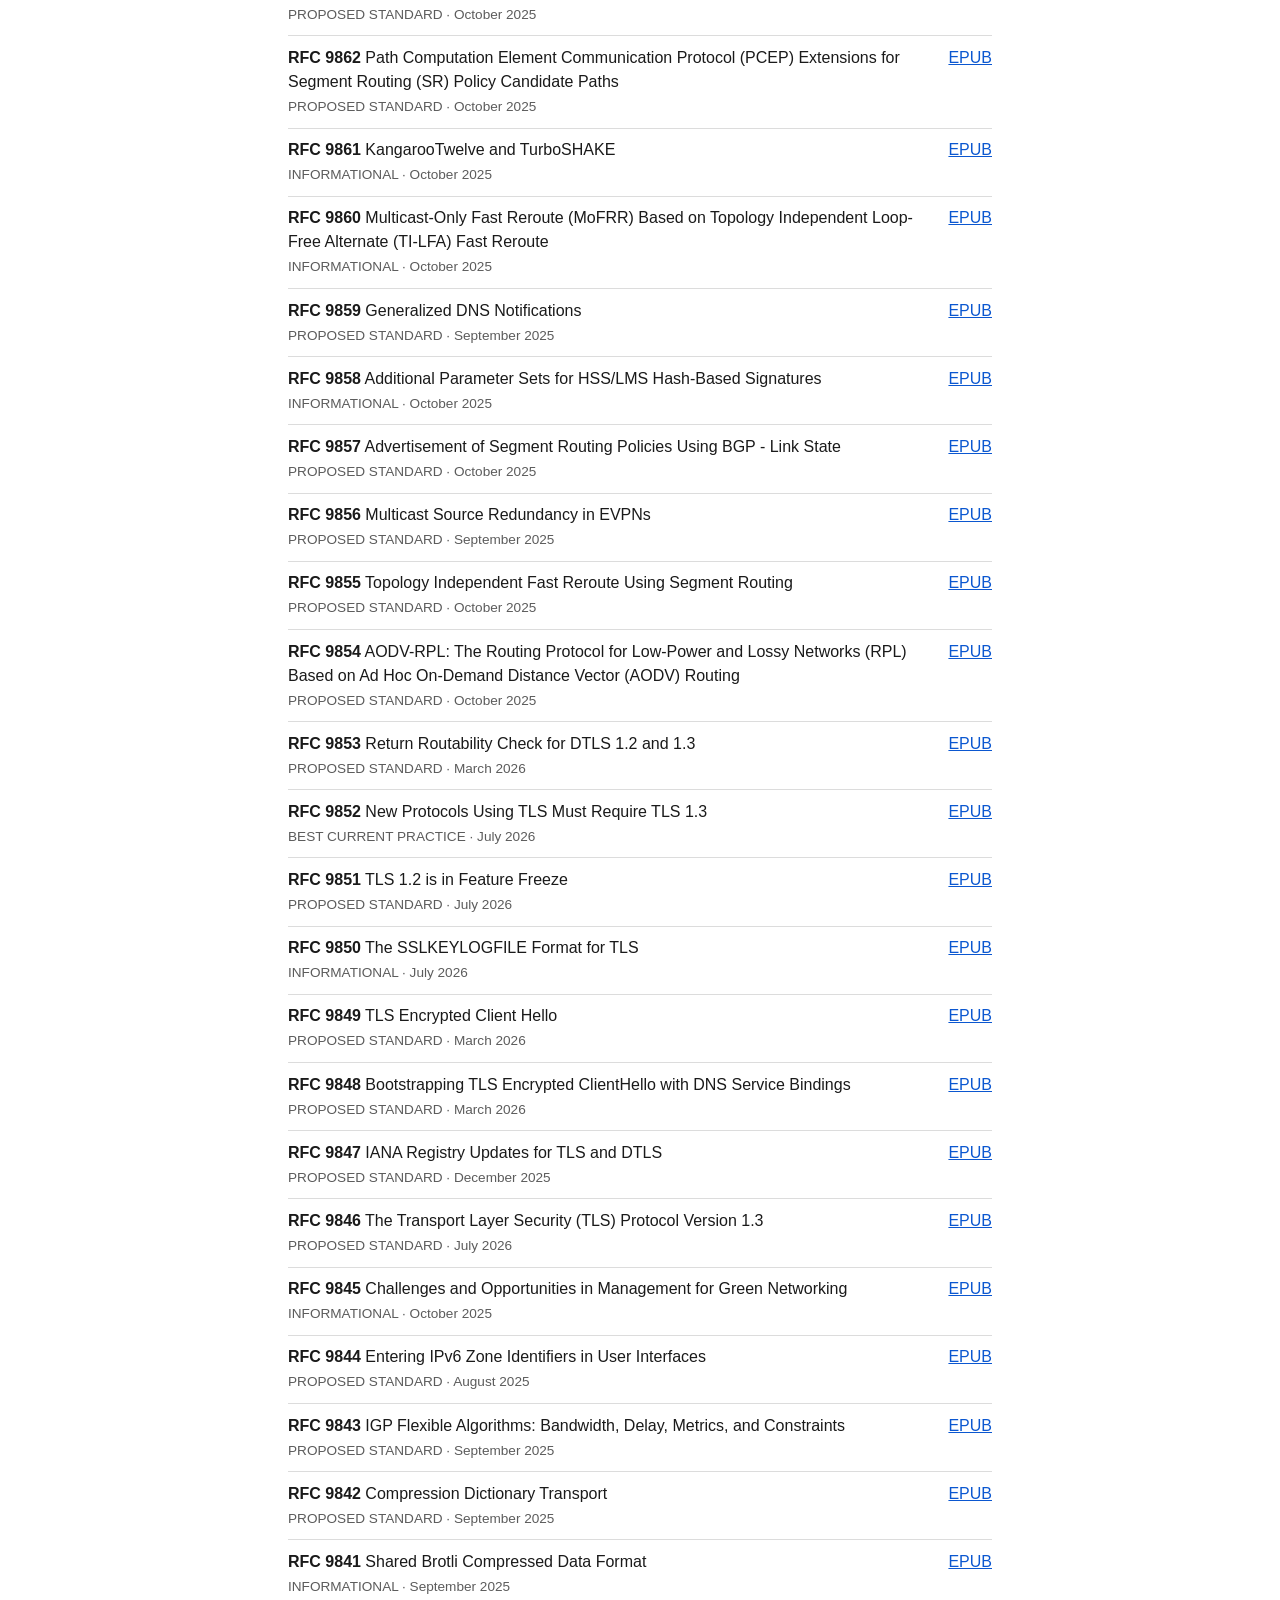
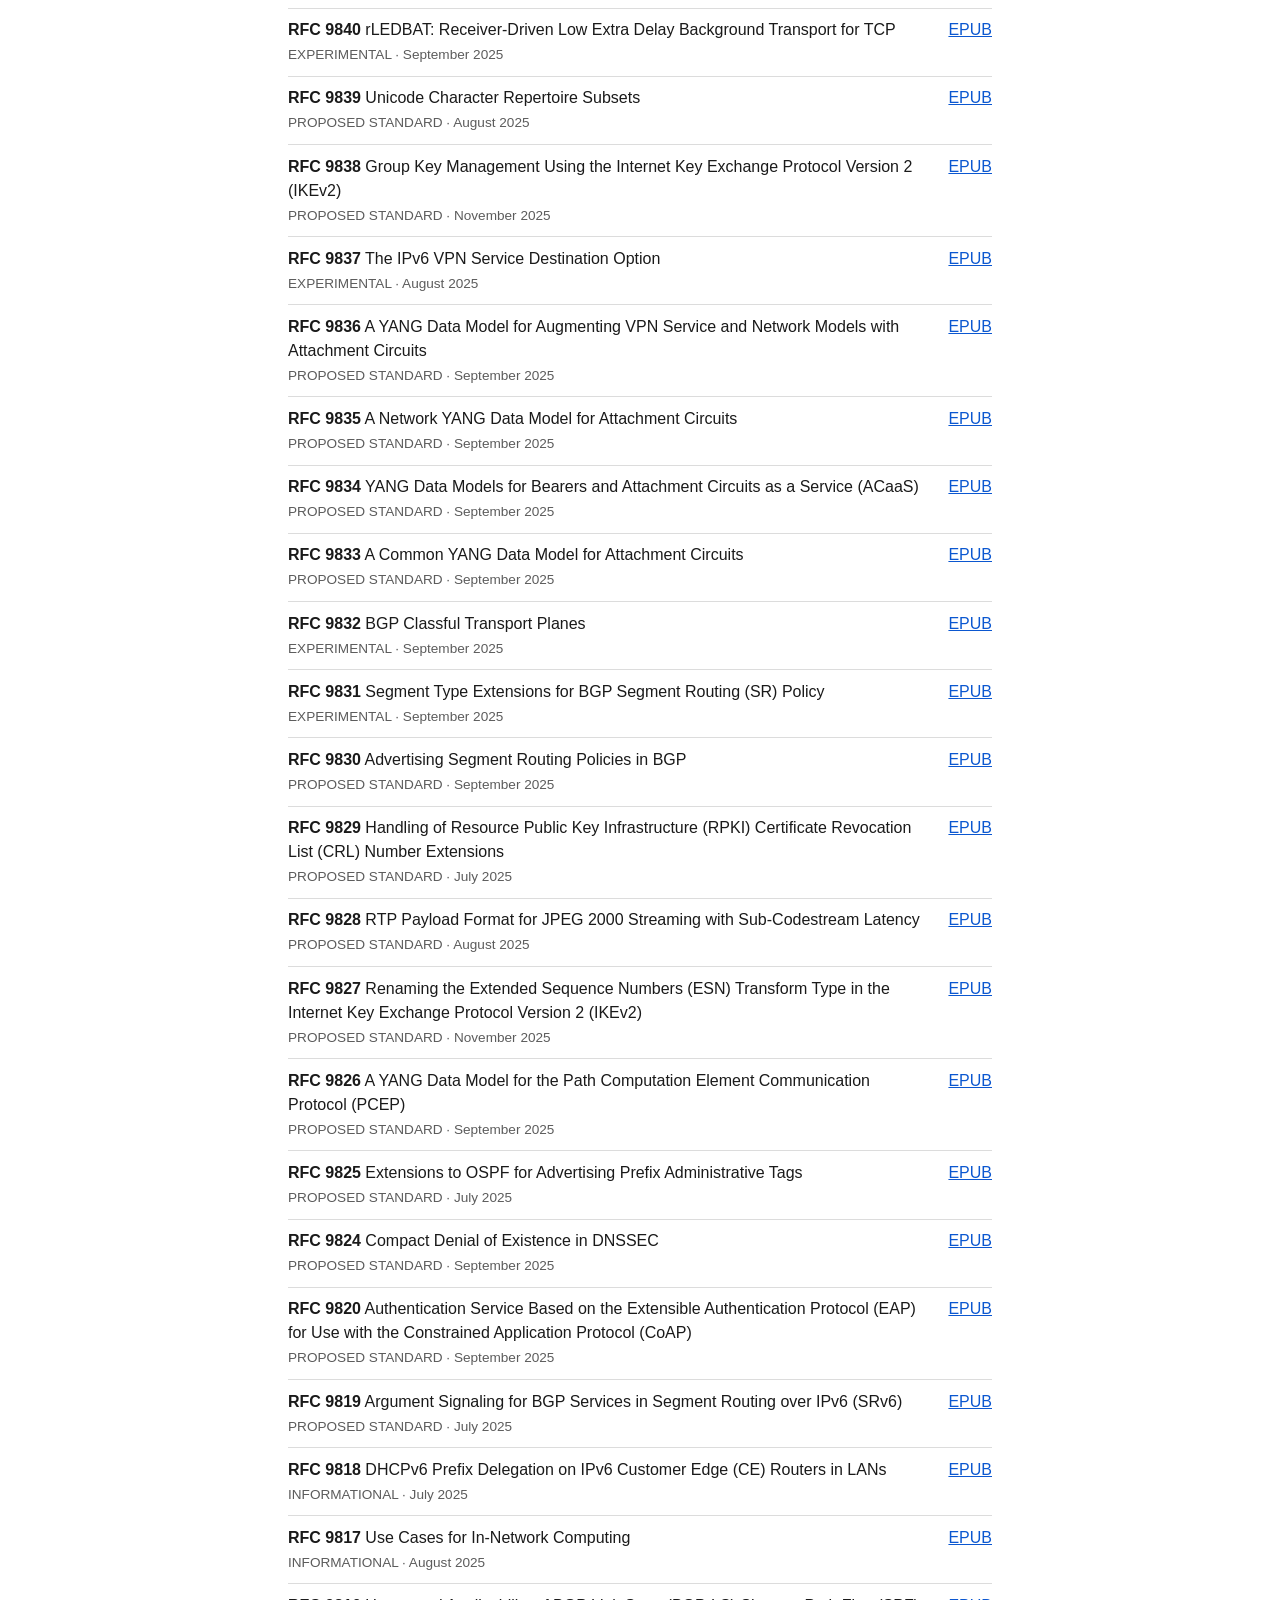
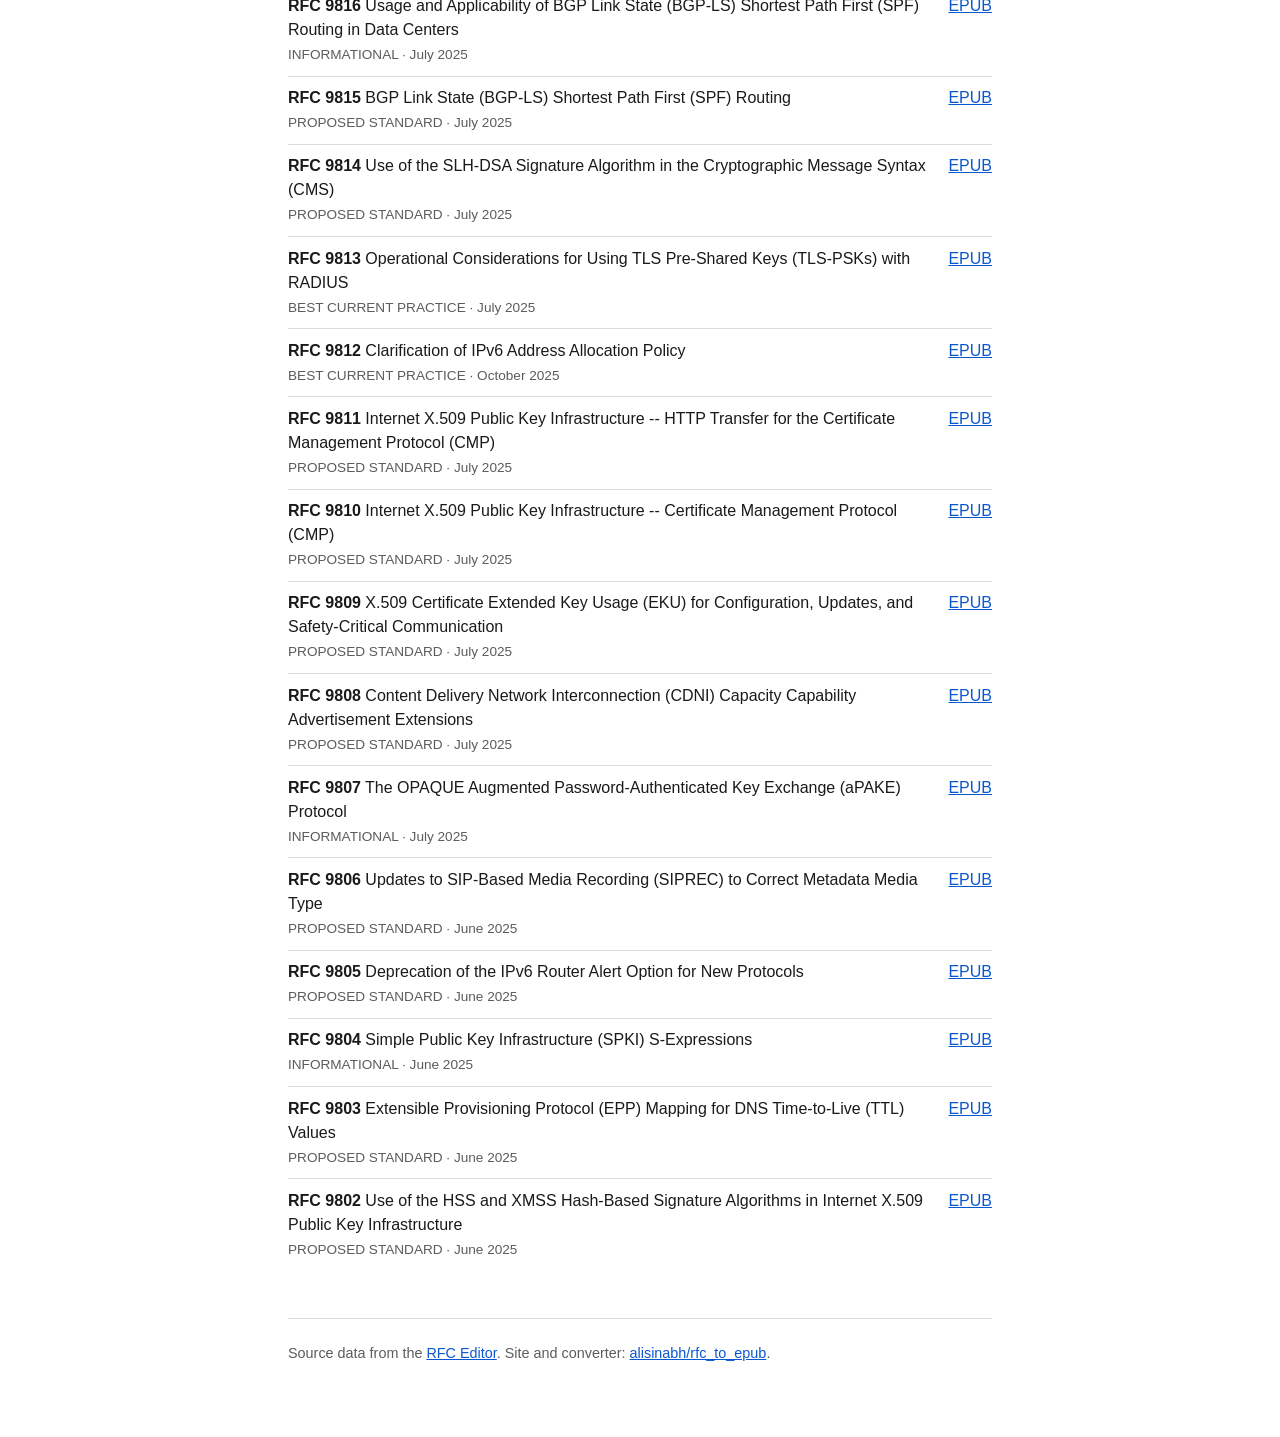
==== commit 3ff15806: "Add Star on GitHub link to header" ====
--- a/index.html
+++ b/index.html
@@ -10,7 +10,12 @@
 <body>
 
 <header>
-  <h1>RFCs as EPUB</h1>
+  <div class="titlebar">
+    <h1>RFCs as EPUB</h1>
+    <a class="star" href="https://github.com/alisinabh/rfc_to_epub" rel="noopener">
+      <span aria-hidden="true">★</span> Star on GitHub
+    </a>
+  </div>
   <p>
     Every IETF RFC converted to a clean, reflowable EPUB by
     <a href="https://github.com/alisinabh/rfc_to_epub">rfc2epub</a>.
--- a/style.css
+++ b/style.css
@@ -30,6 +30,28 @@
 }
 
 h1 { font-size: 1.6rem; margin: 0 0 .5rem; }
+
+/* Title and the repo link share a row, and wrap to two on narrow screens. */
+.titlebar {
+  display: flex;
+  flex-wrap: wrap;
+  gap: .5rem 1rem;
+  align-items: baseline;
+  justify-content: space-between;
+}
+
+/* A plain link rather than GitHub's button widget: that widget is a
+   third-party iframe, and this page otherwise makes no external requests. */
+.star {
+  padding: .3rem .65rem;
+  border: 1px solid var(--line);
+  border-radius: 6px;
+  text-decoration: none;
+  font-size: .85rem;
+  font-weight: 600;
+  white-space: nowrap;
+}
+.star:hover { border-color: var(--link); background: var(--accent-bg); }
 p { margin: .5rem 0; }
 a { color: var(--link); }
 
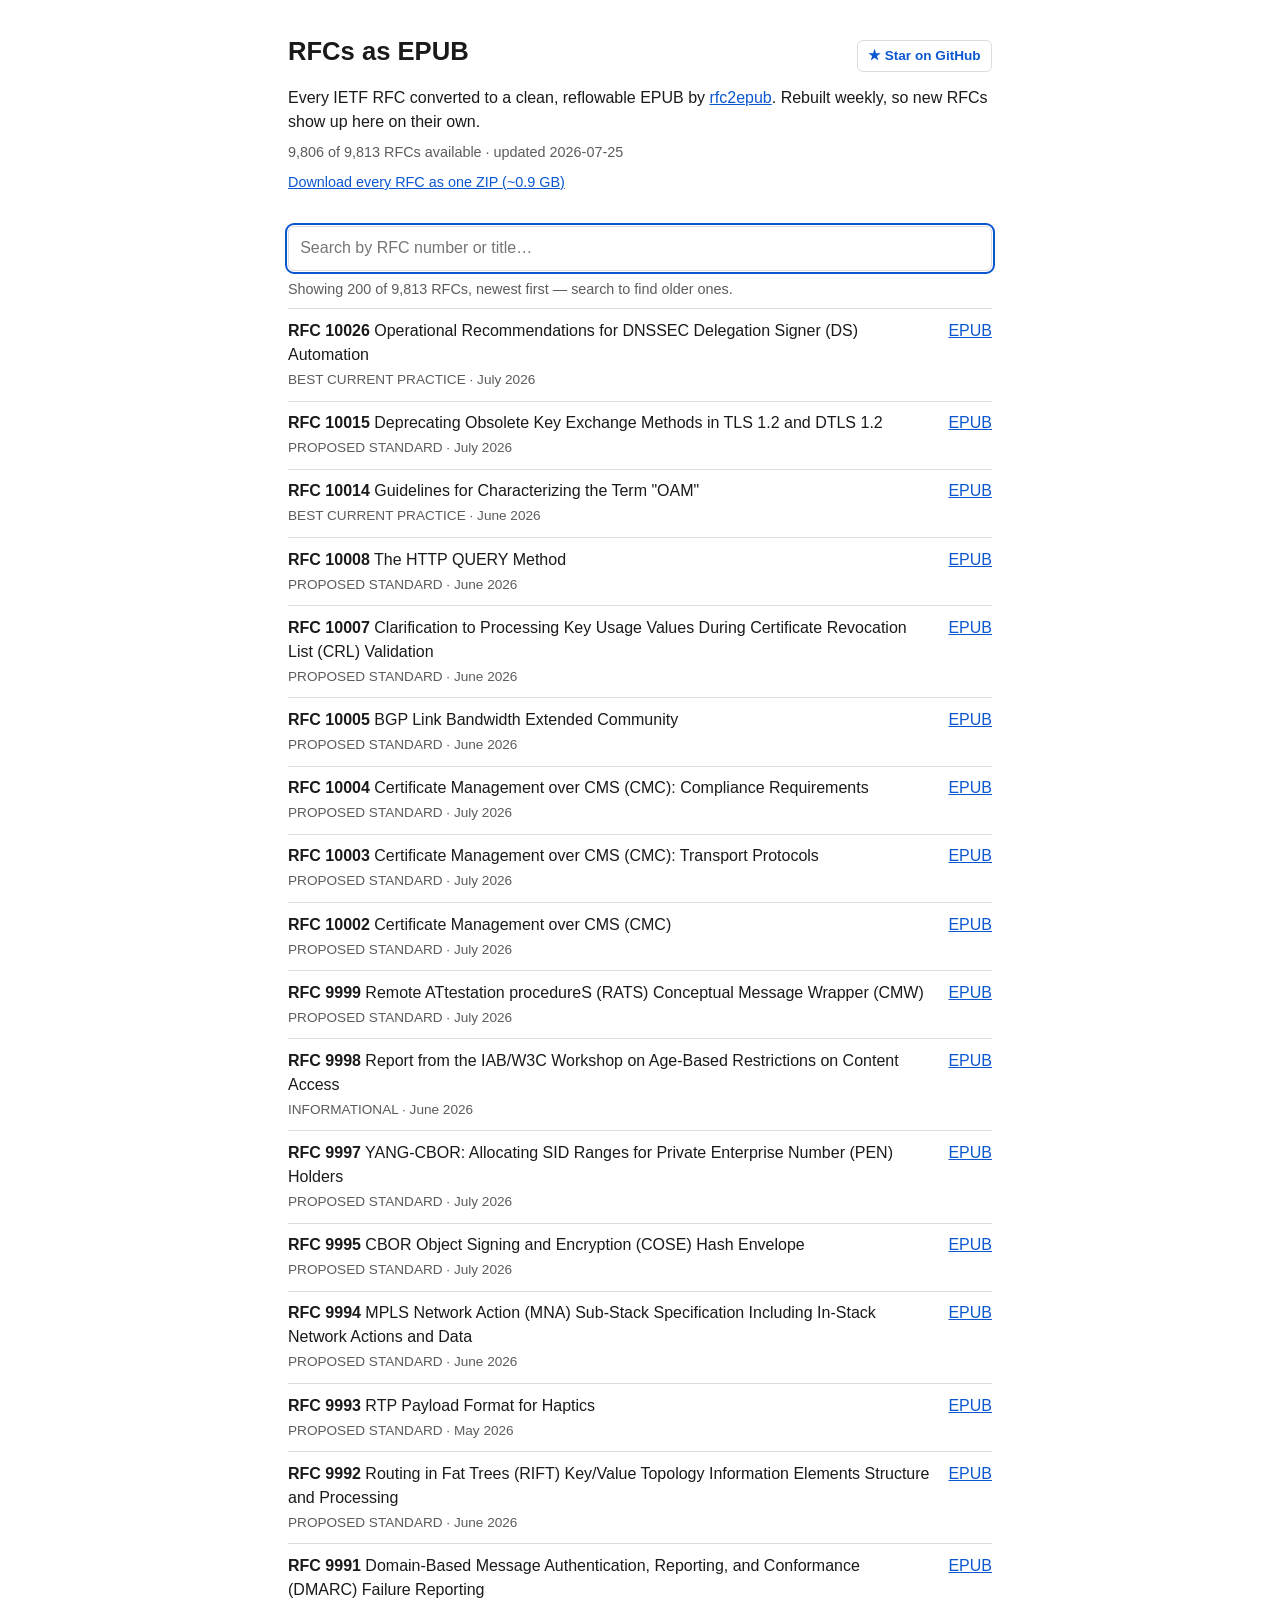
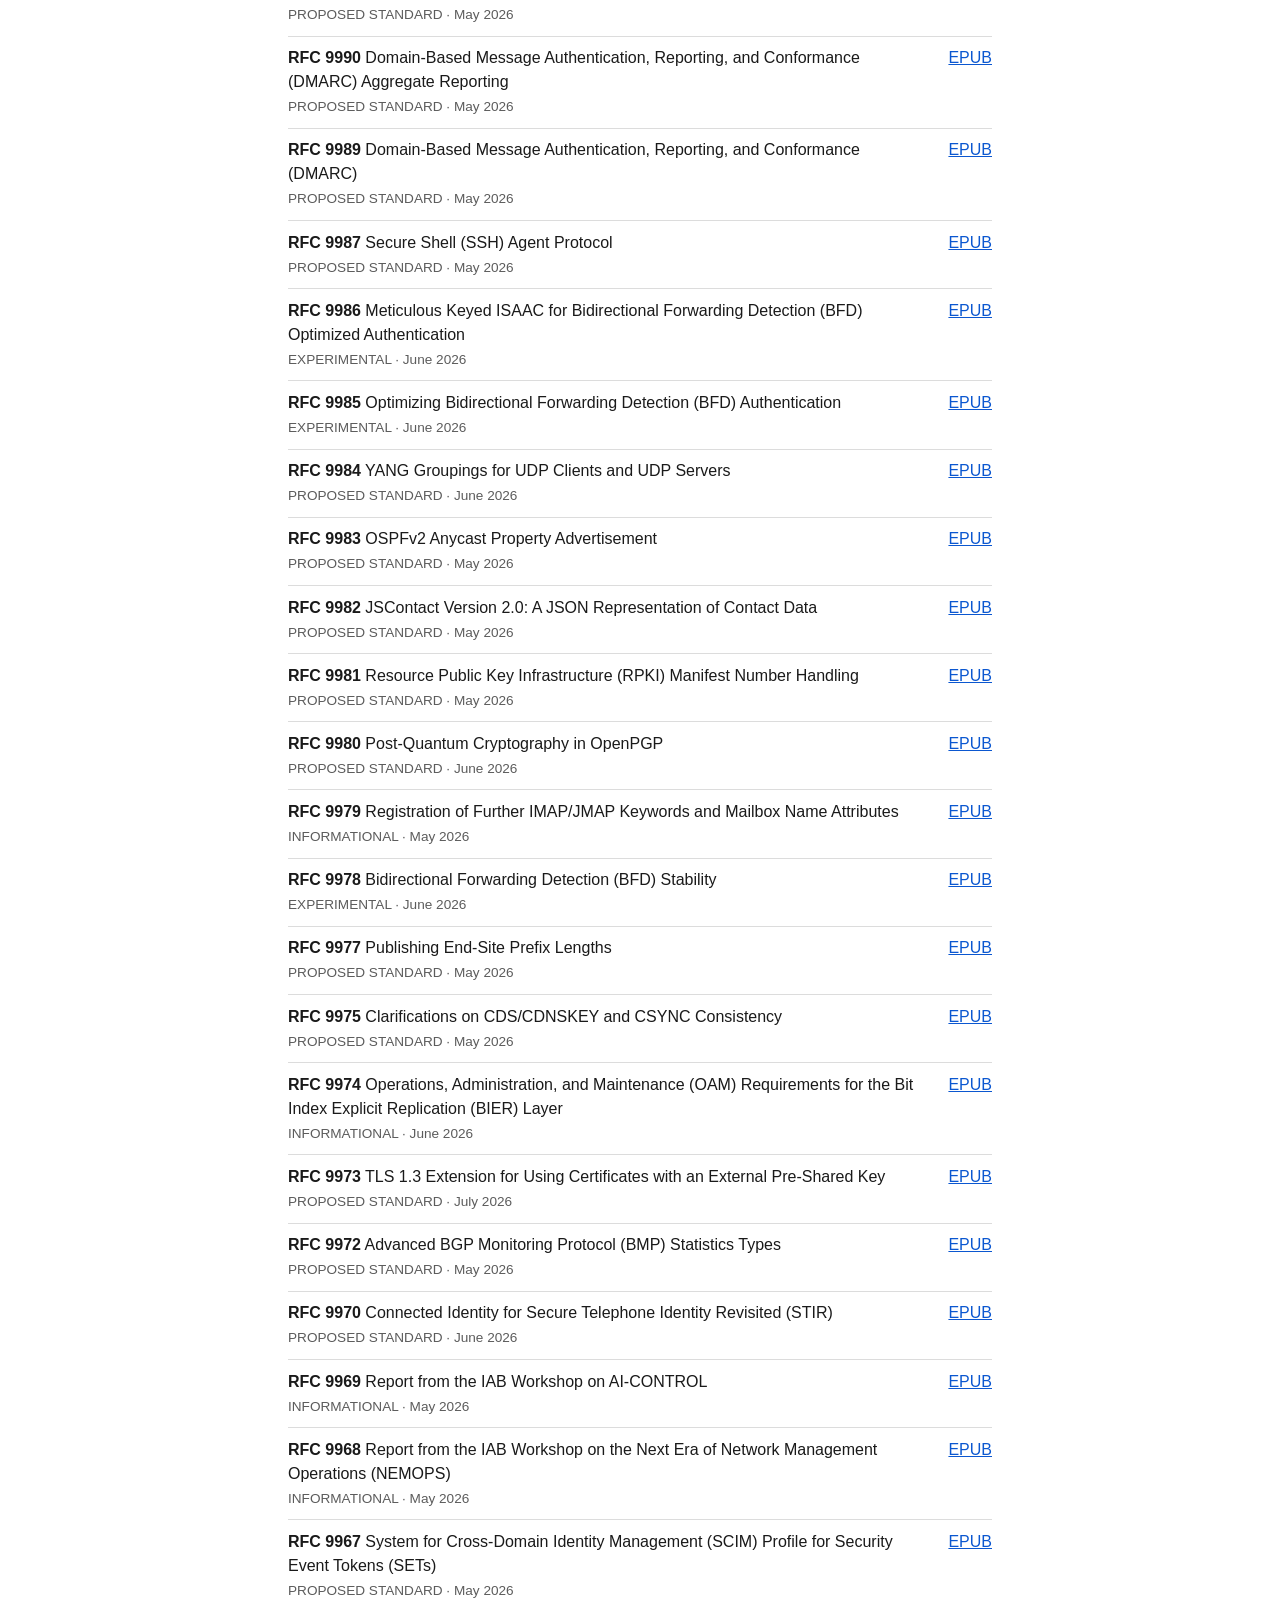
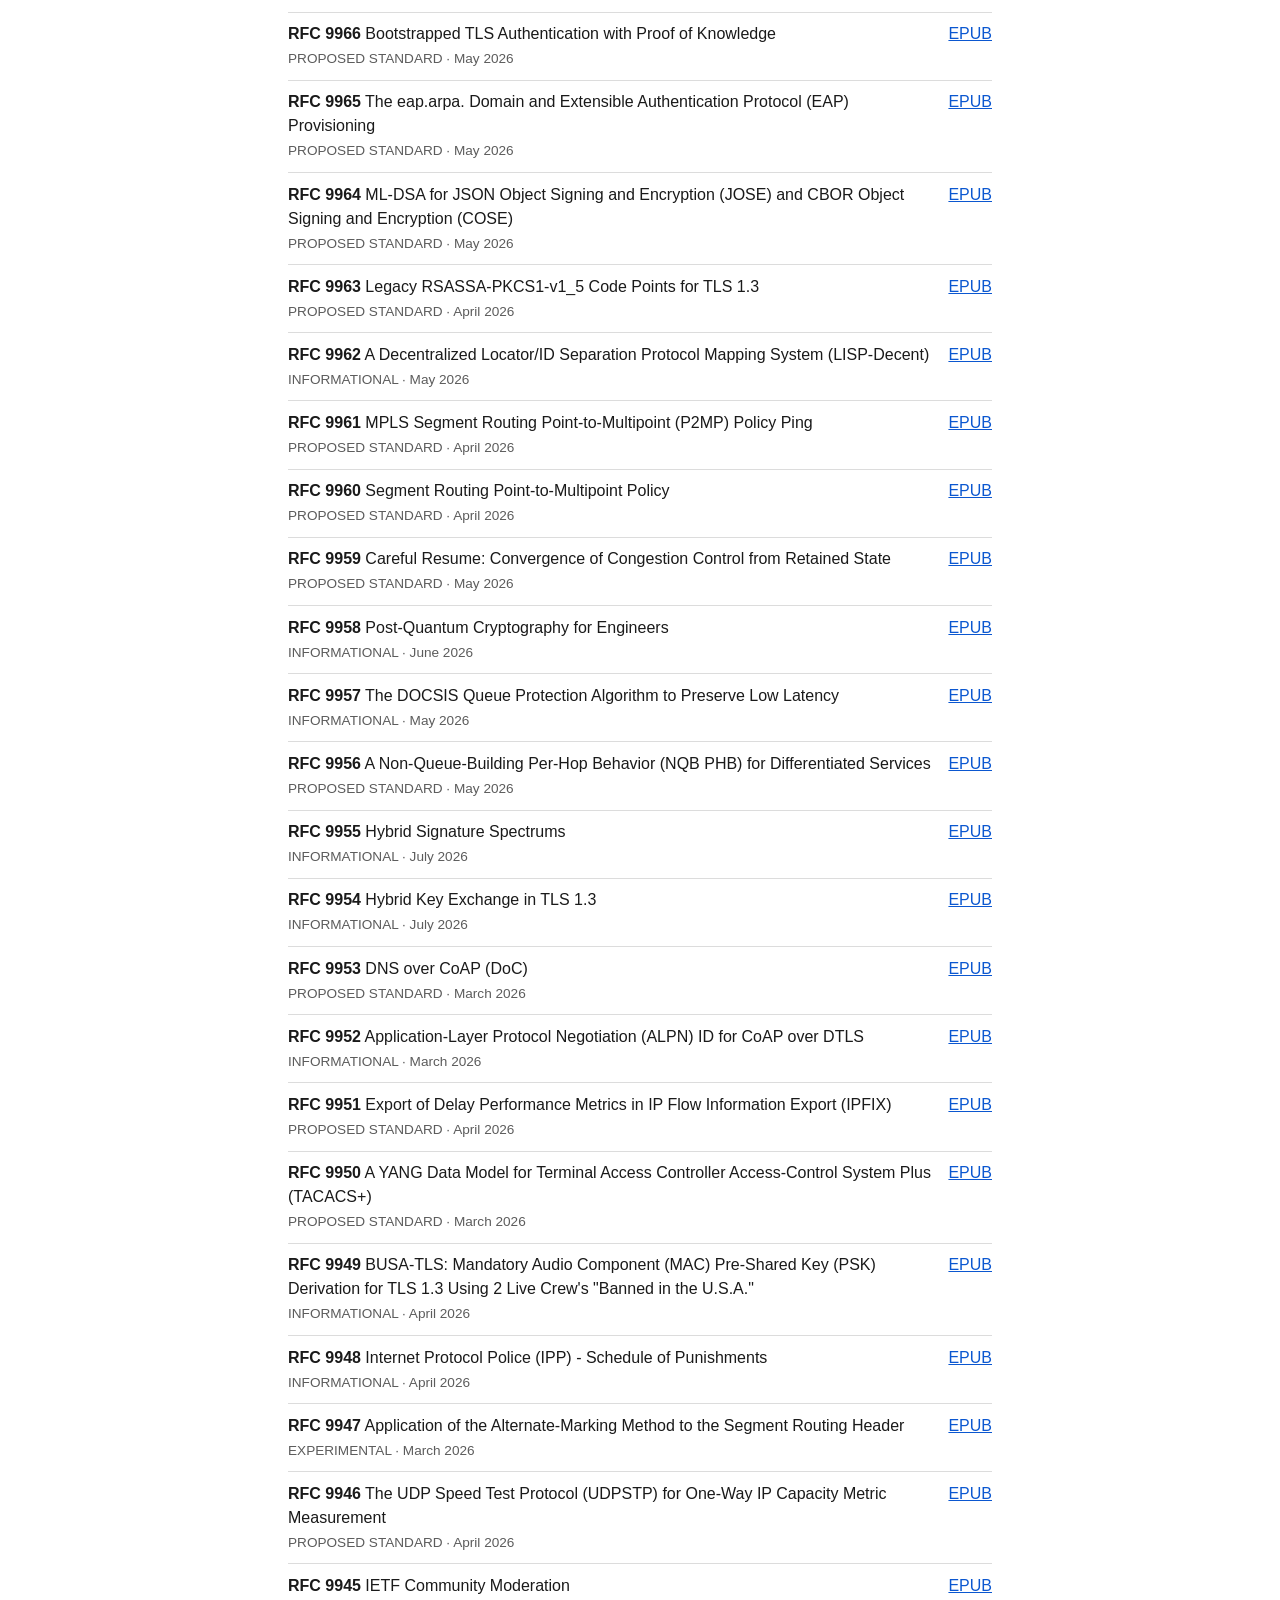
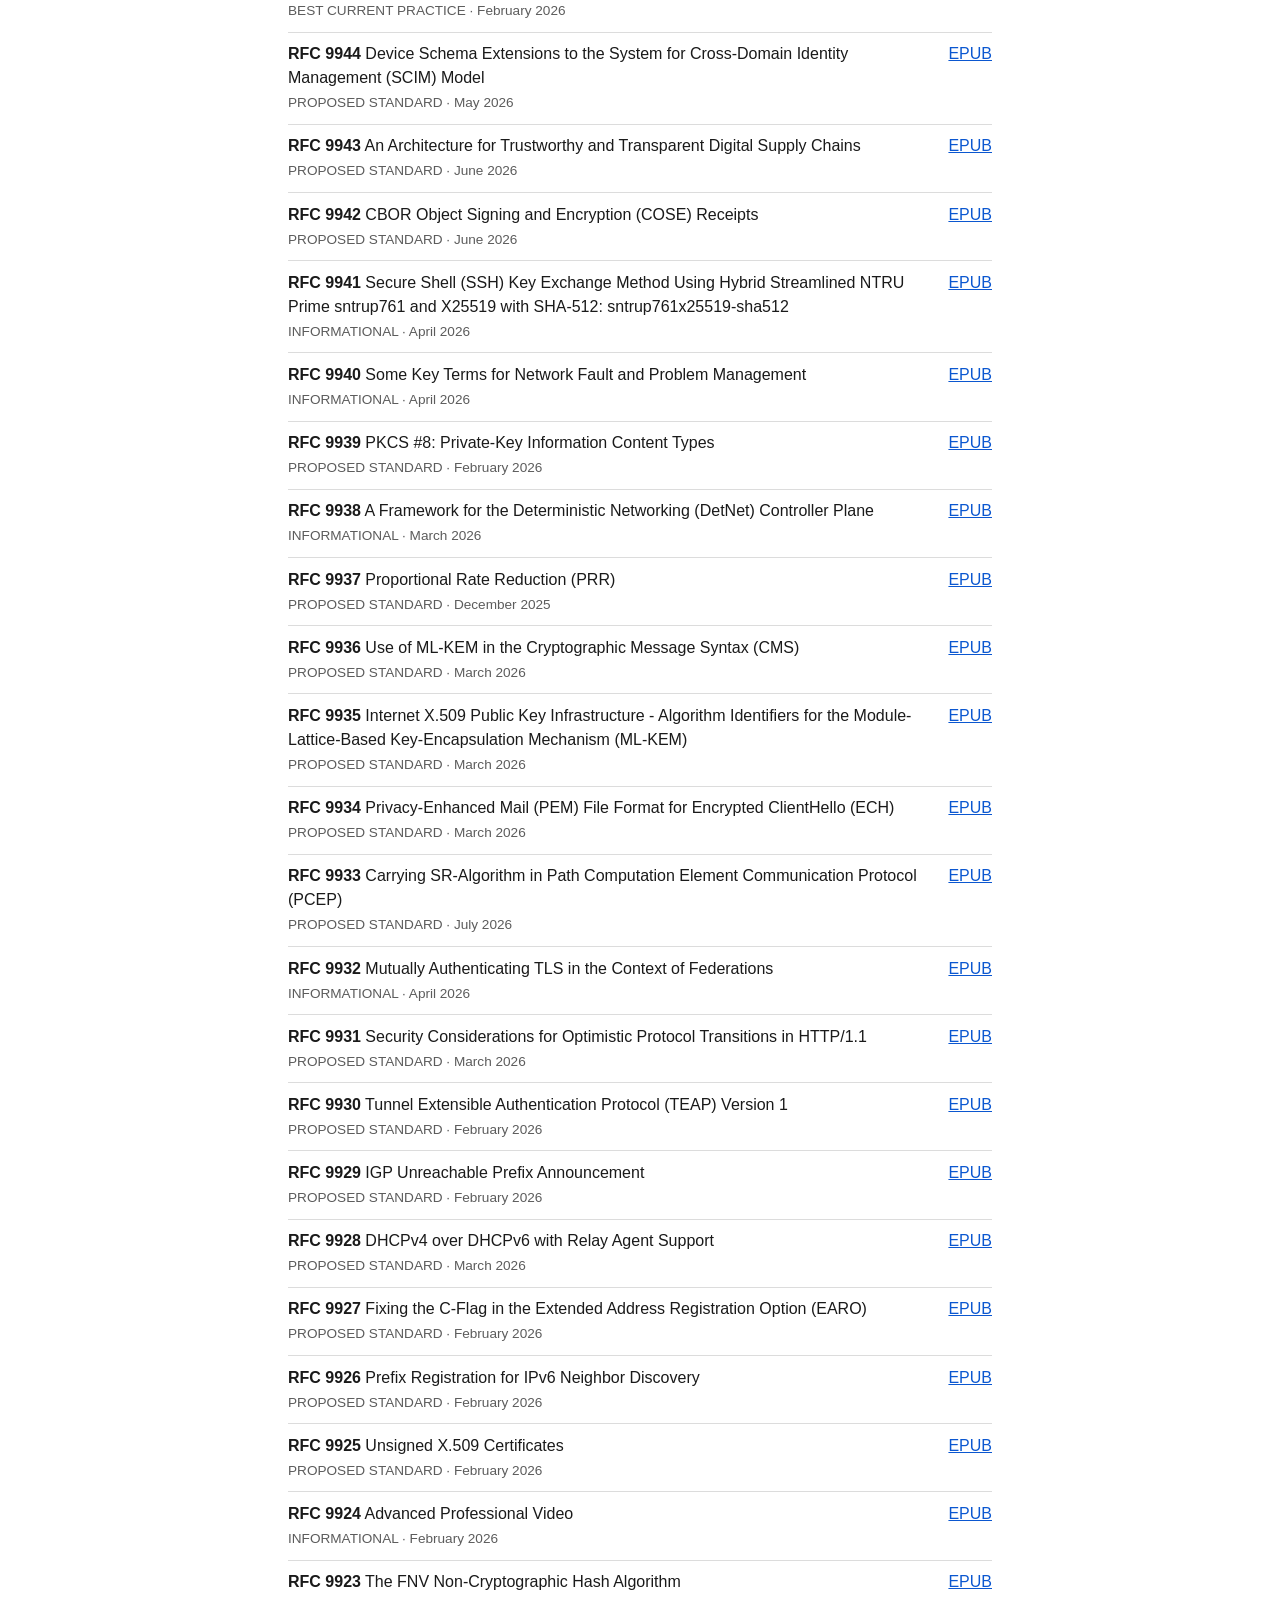
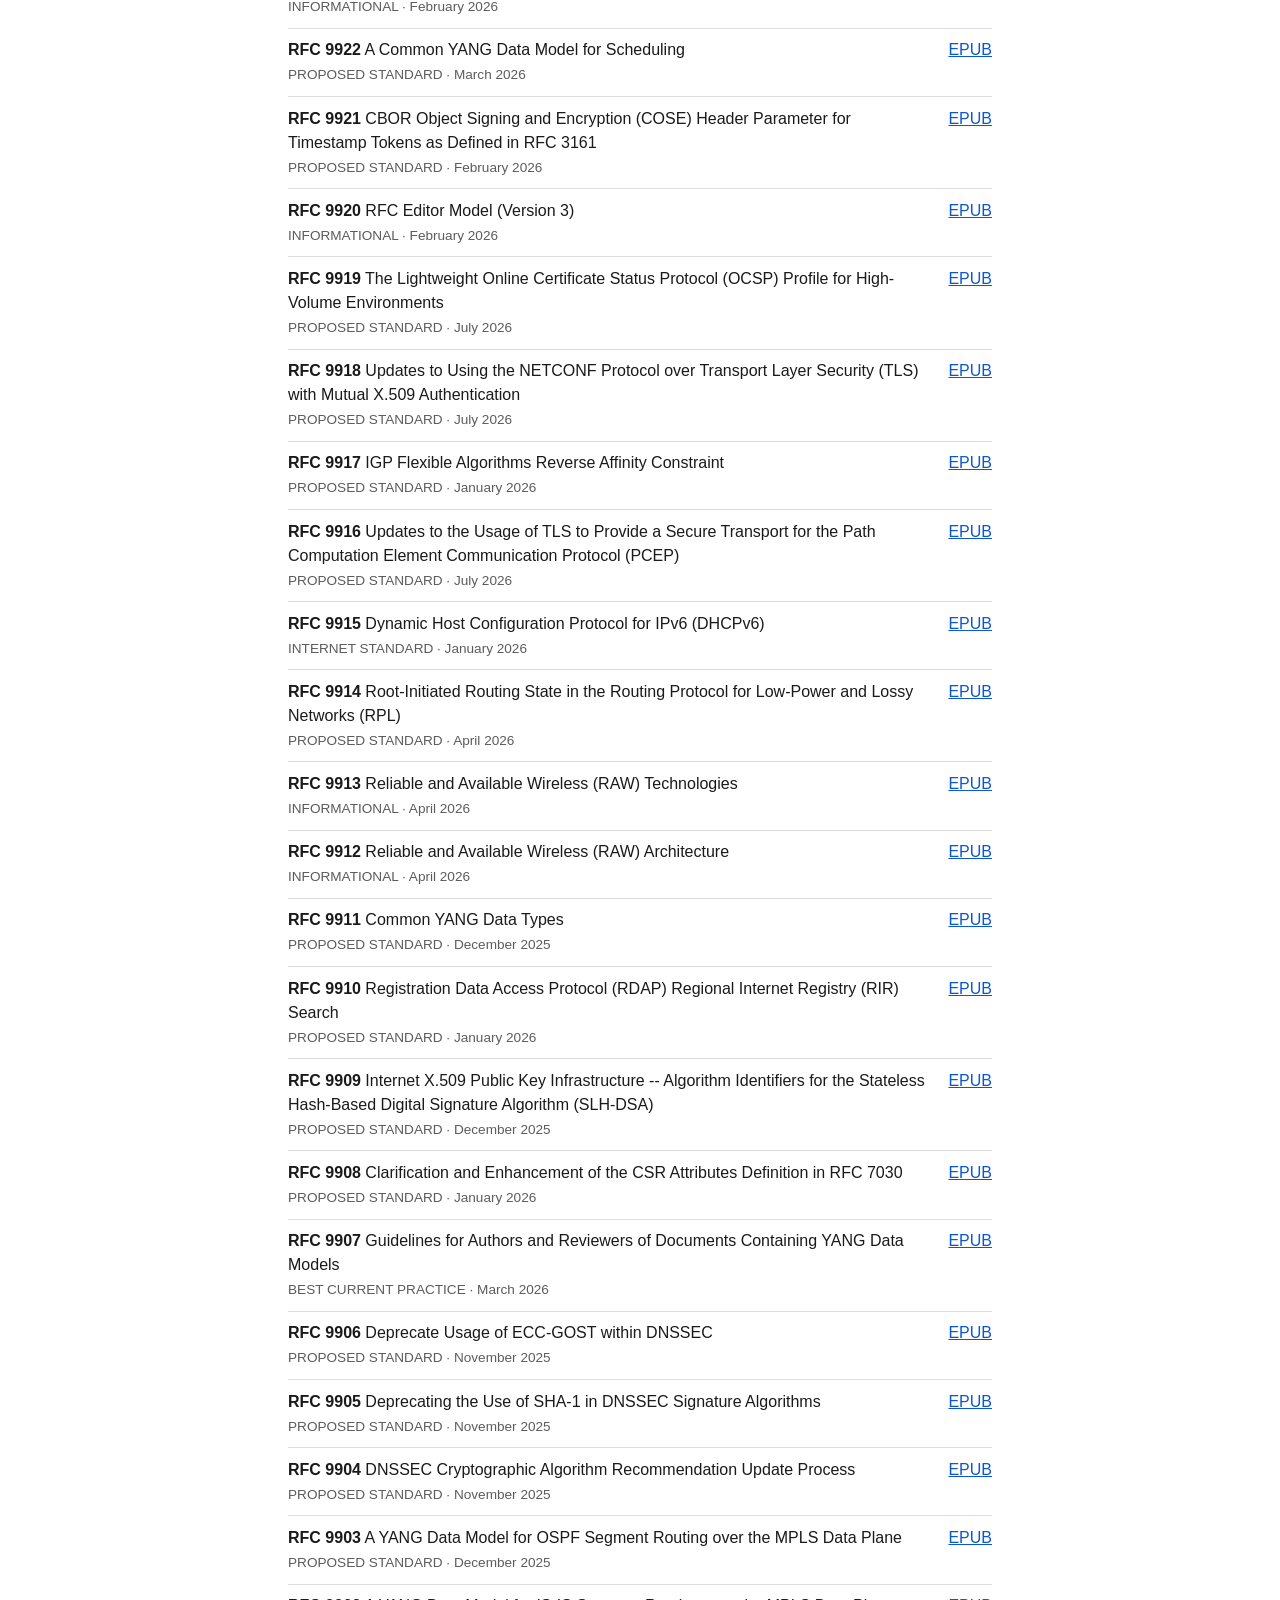
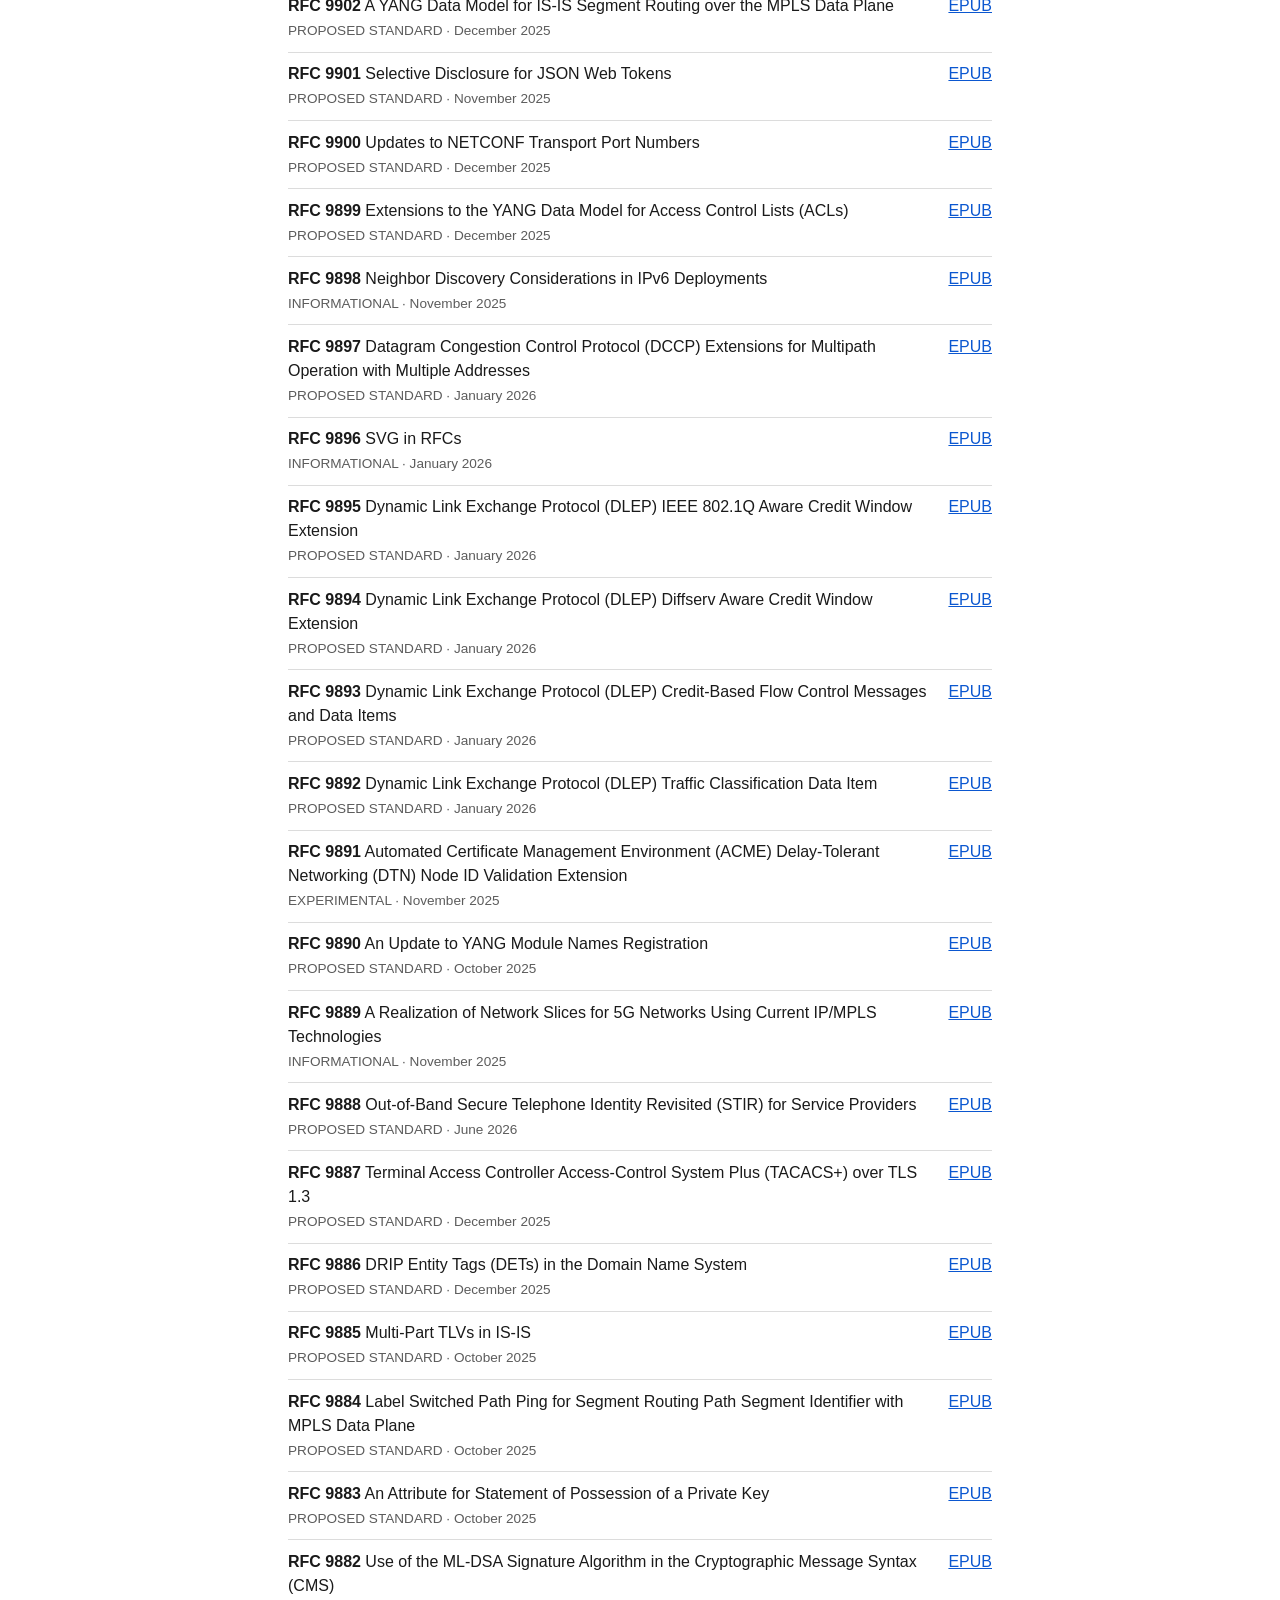
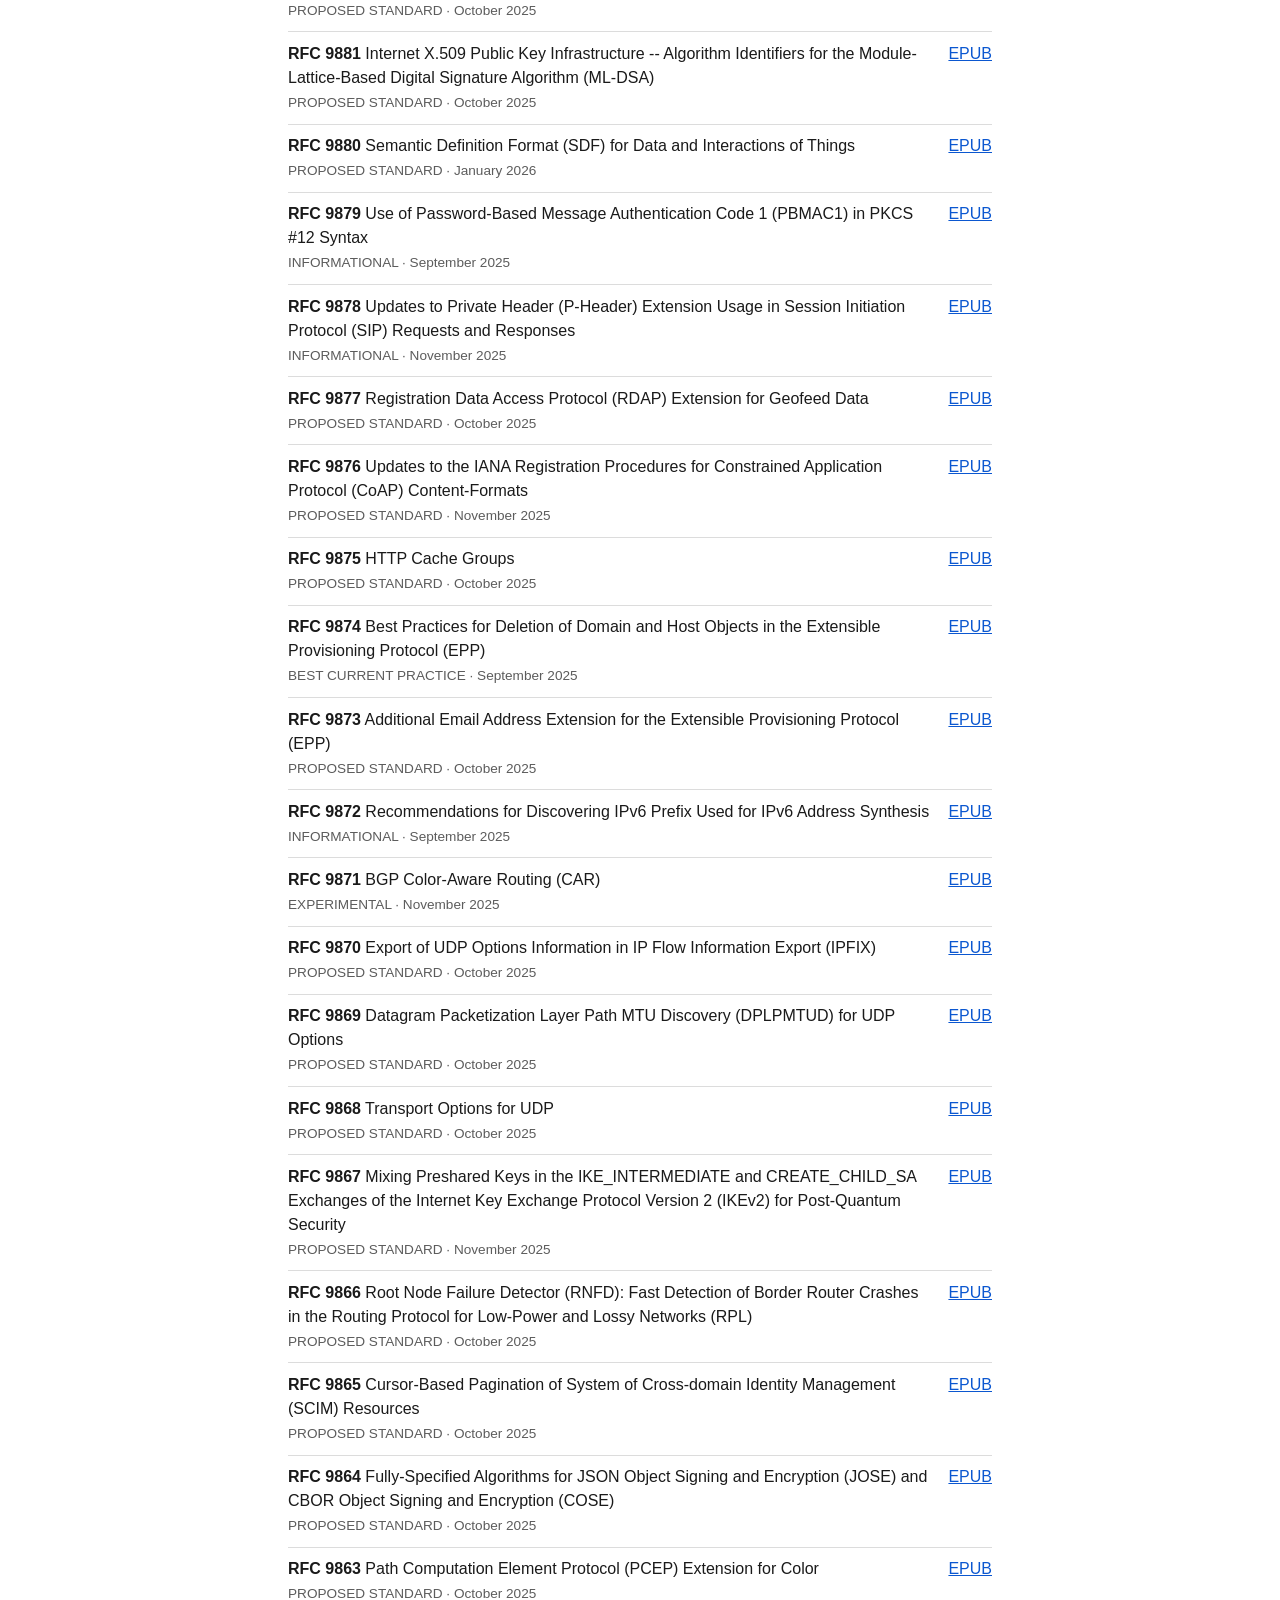
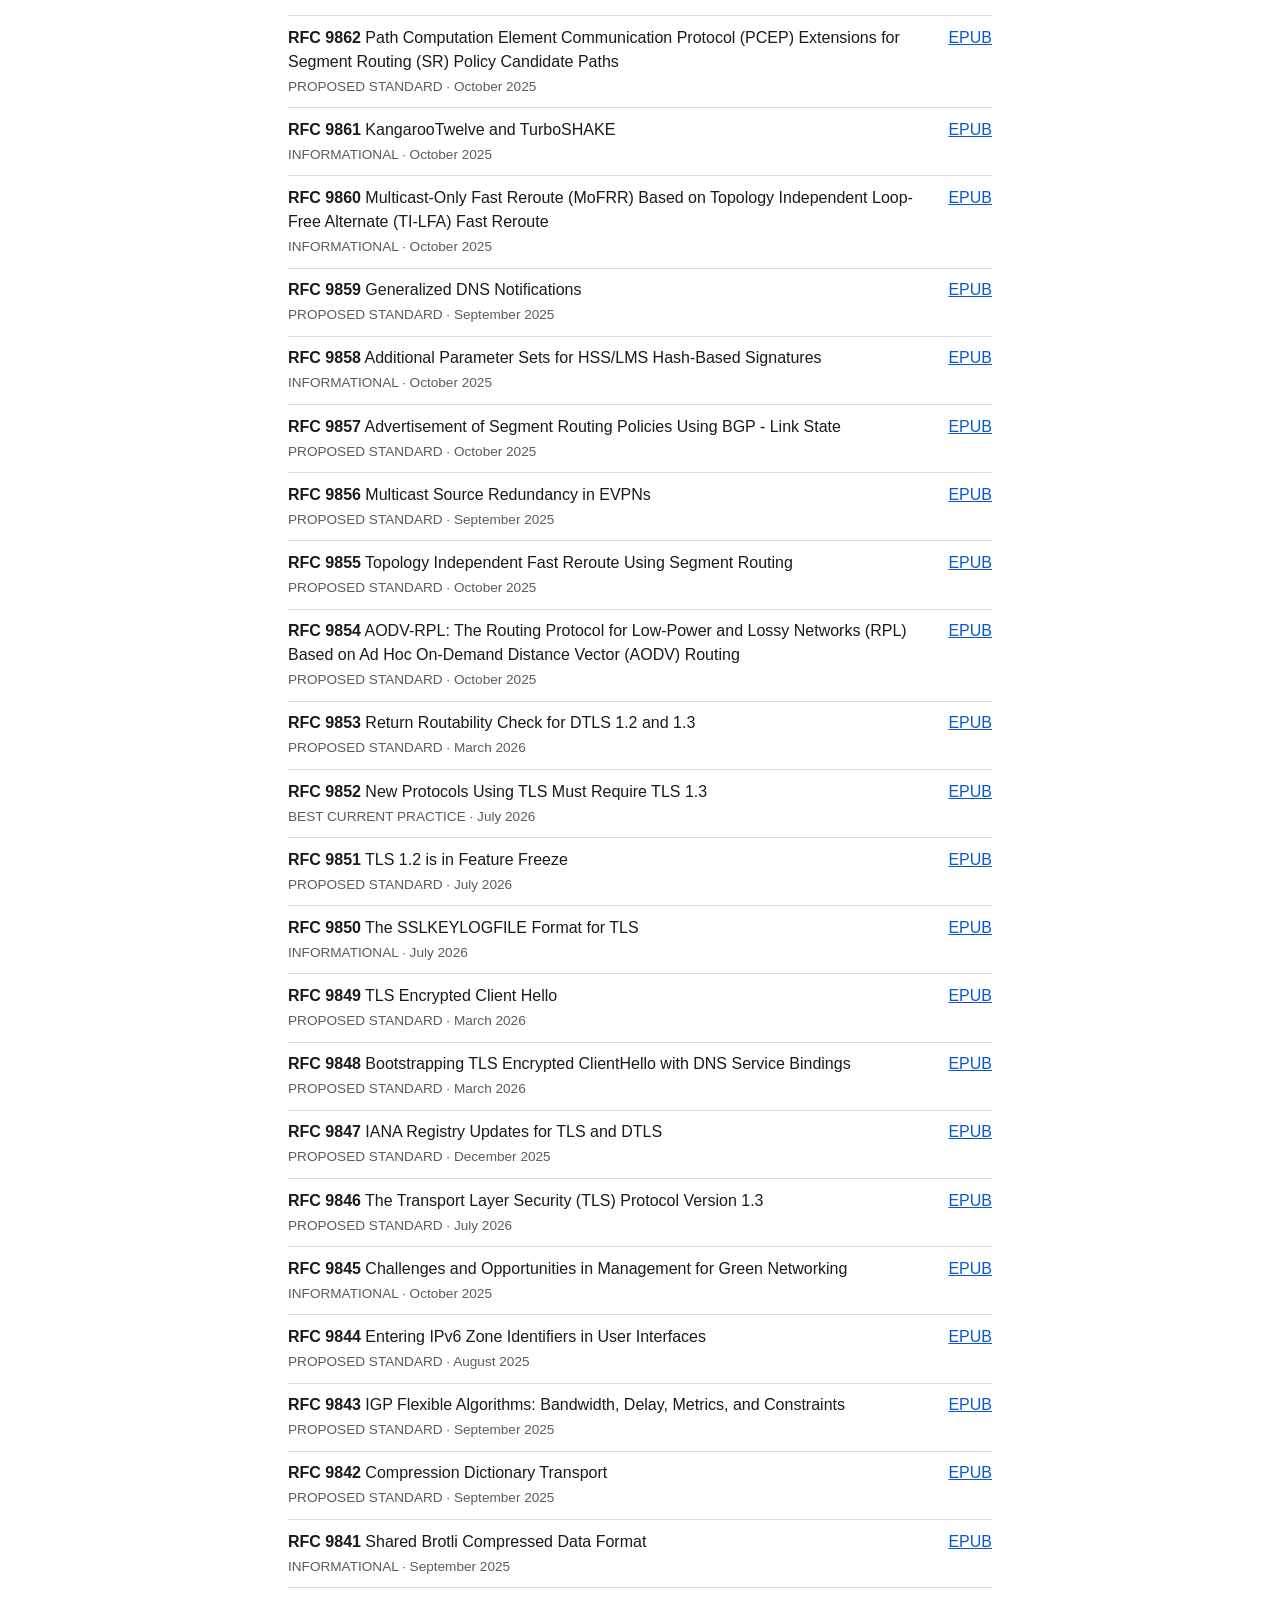
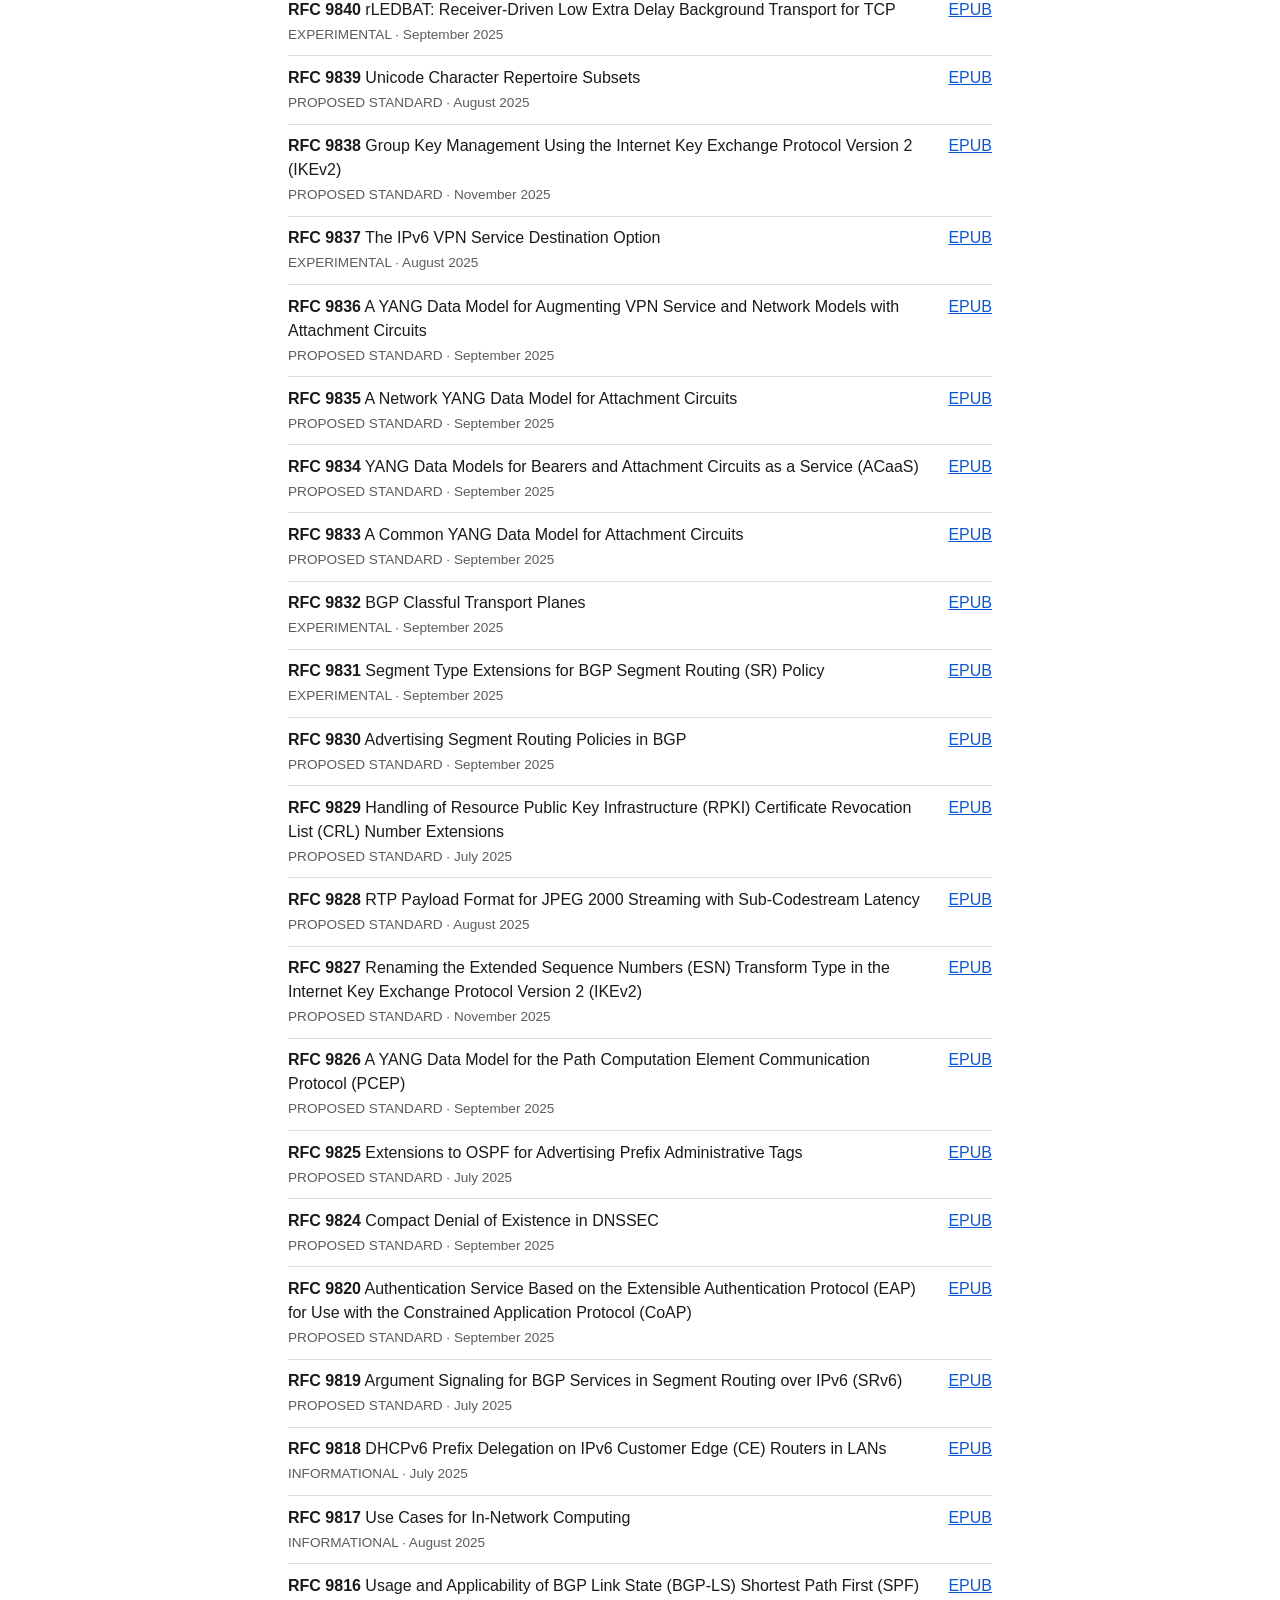
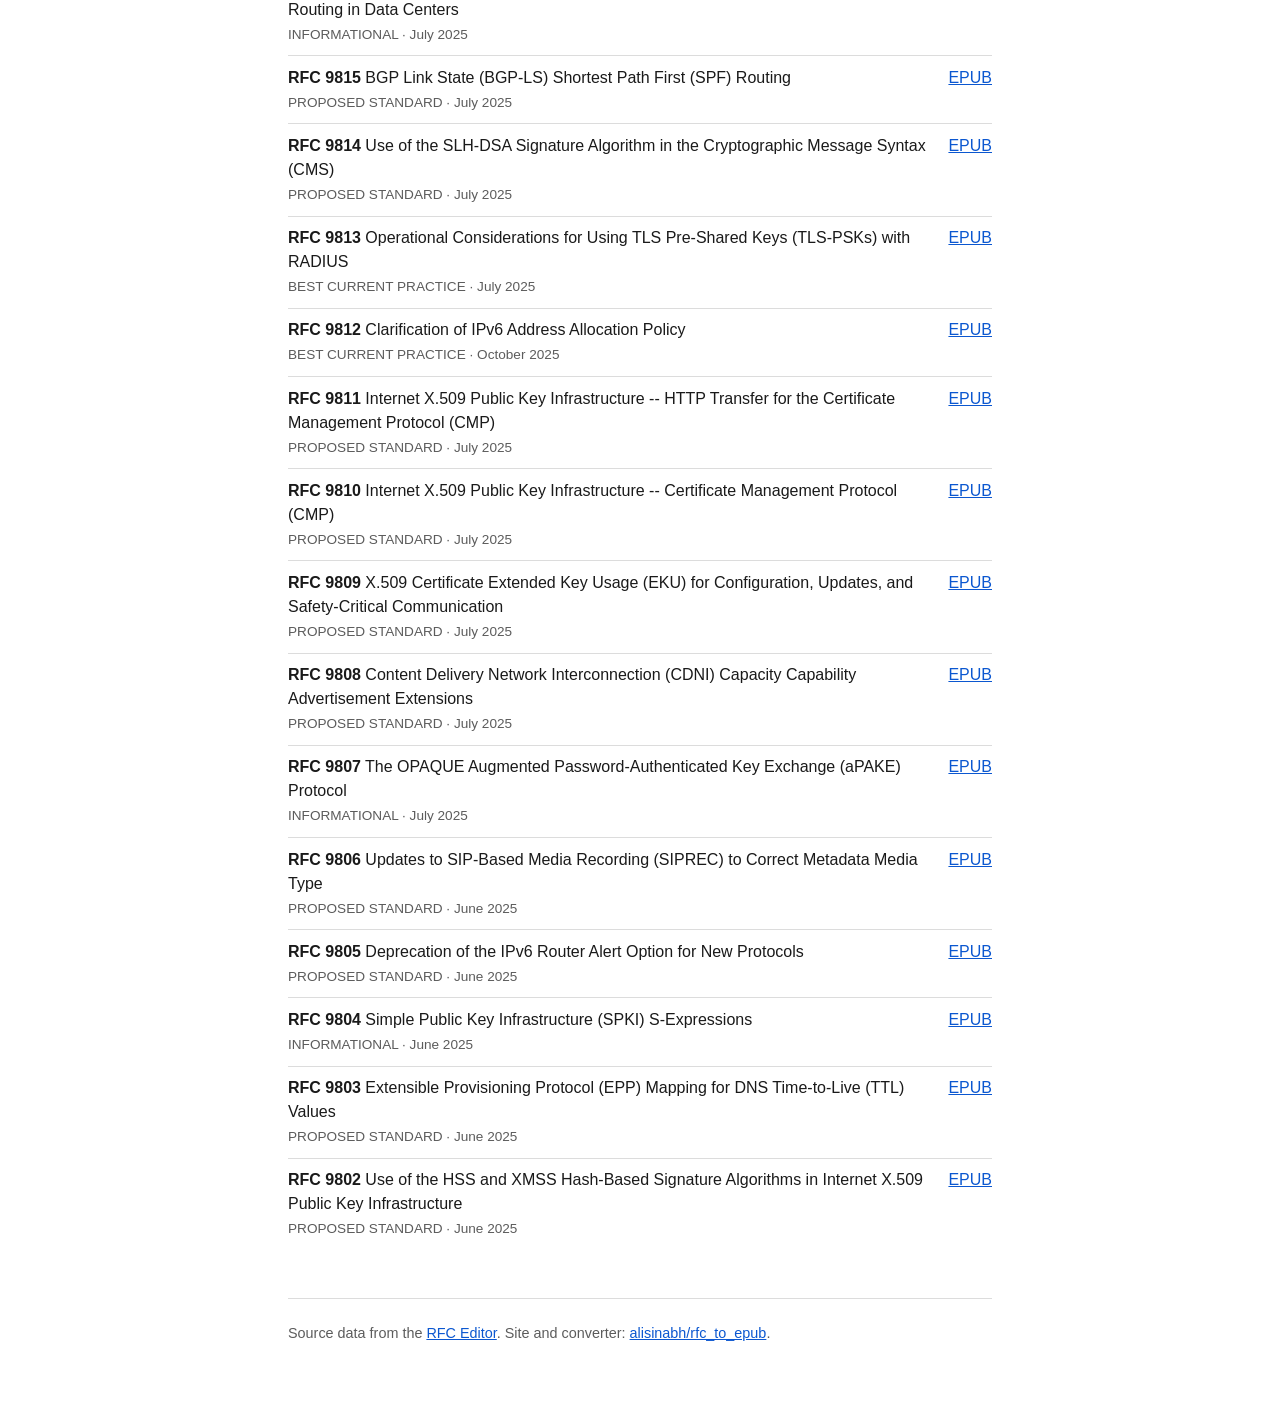
==== commit 2118d658: "Demote download-all to a sized text link" ====
--- a/index.html
+++ b/index.html
@@ -22,7 +22,9 @@
     Rebuilt weekly, so new RFCs show up here on their own.
   </p>
   <p id="stats" class="muted">Loading&hellip;</p>
-  <p><a id="zip" class="button" href="#" hidden>Download all (ZIP)</a></p>
+  <p class="muted">
+    <a id="zip" href="#" hidden>Download every RFC as one ZIP (~0.9&nbsp;GB)</a>
+  </p>
 </header>
 
 <main>
--- a/style.css
+++ b/style.css
@@ -61,17 +61,6 @@
   overflow: hidden; clip: rect(0 0 0 0); white-space: nowrap;
 }
 
-.button {
-  display: inline-block;
-  padding: .5rem .9rem;
-  border: 1px solid var(--line);
-  border-radius: 6px;
-  background: var(--accent-bg);
-  text-decoration: none;
-  font-weight: 600;
-}
-.button:hover { border-color: var(--link); }
-
 #q {
   width: 100%;
   padding: .6rem .7rem;
